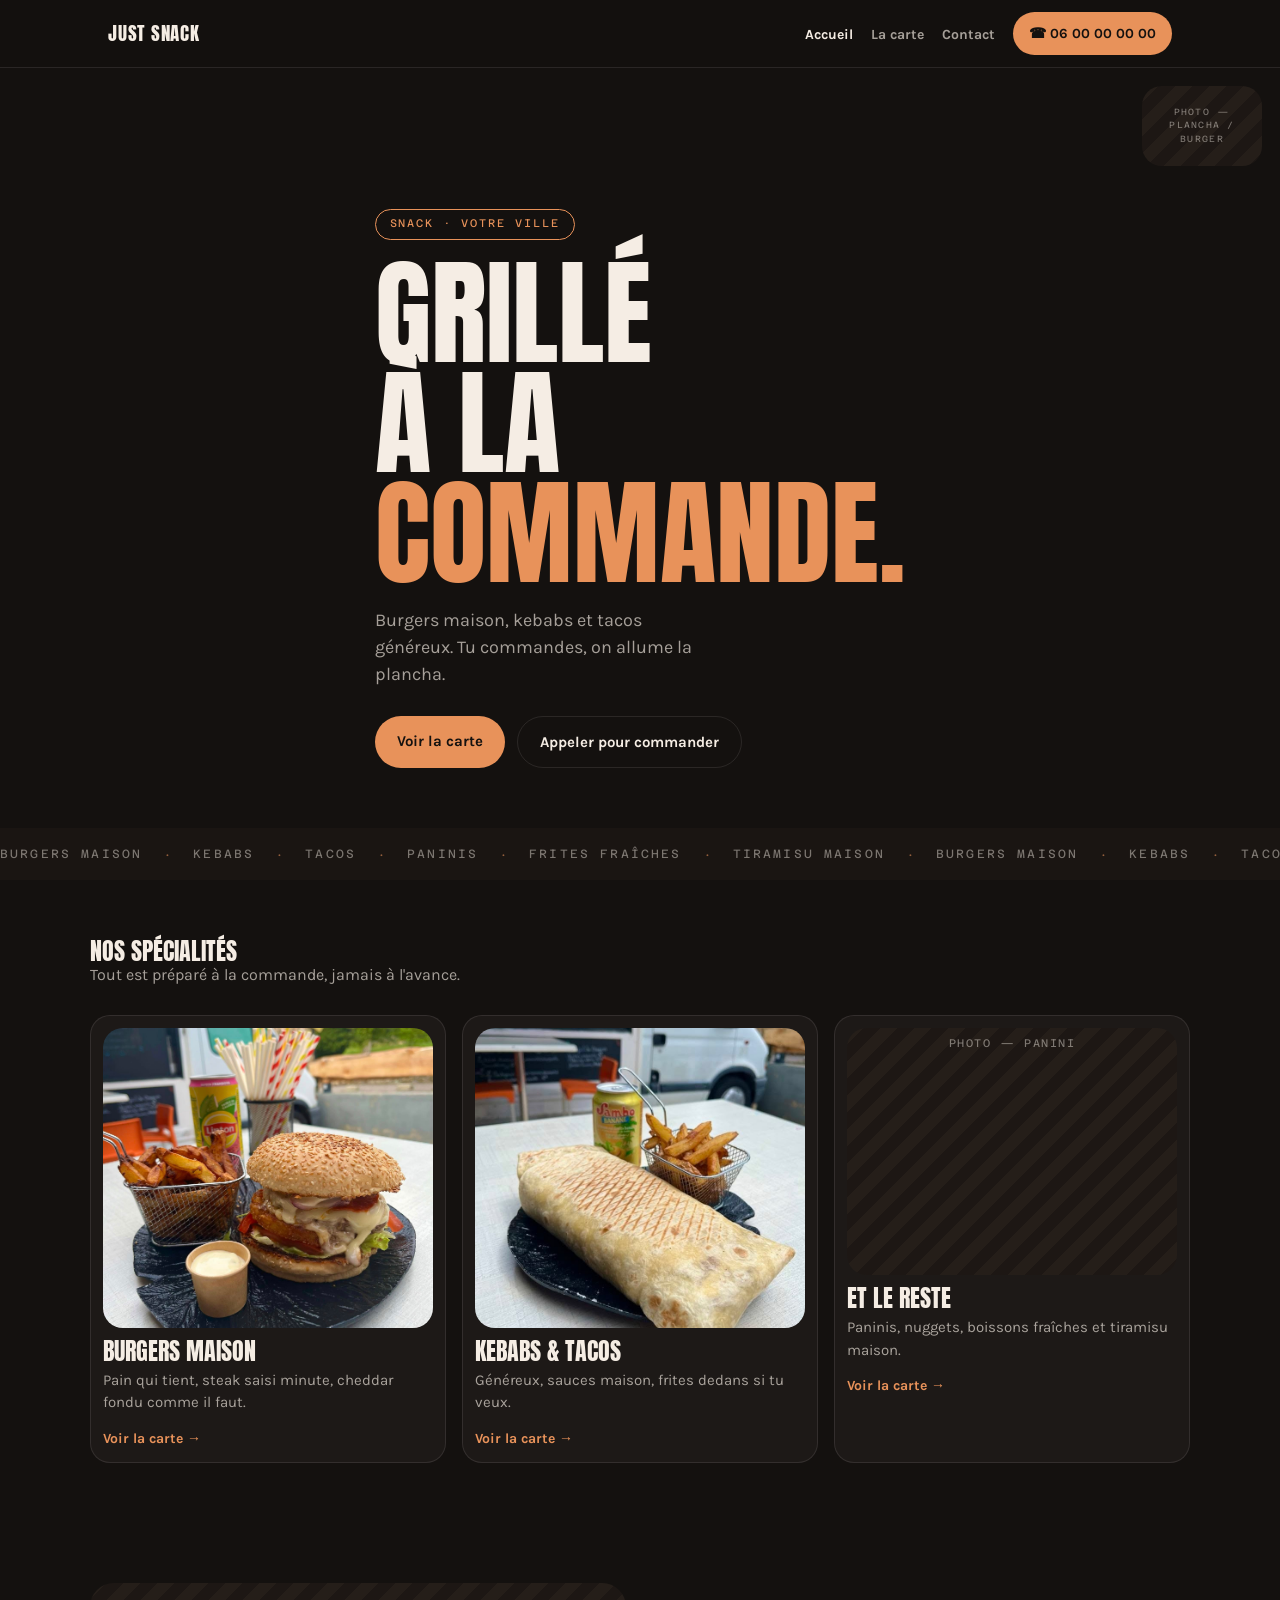
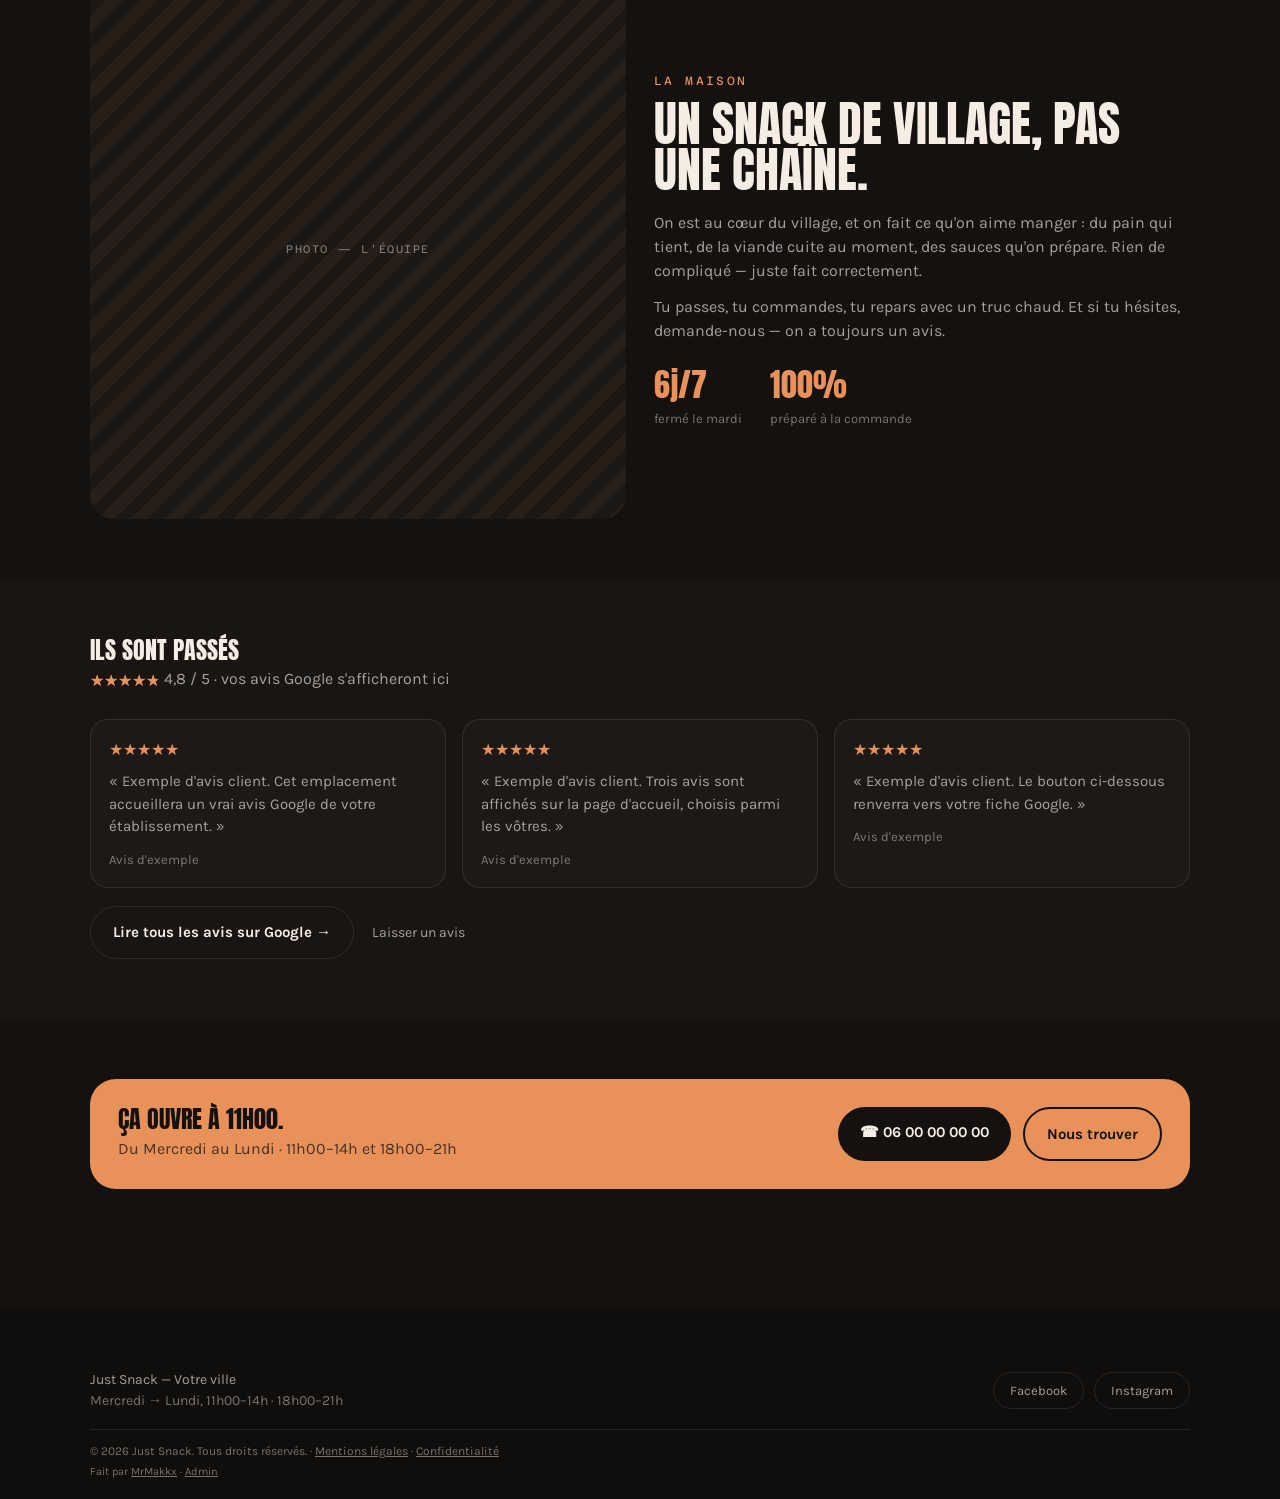
==== index.html @ cad4d66f "refactor: debranding complet Willy Snack vers Just Snack Le prospect n'ayant pas donne suite, le sit" ====
<!DOCTYPE html>
<html lang="fr">
<head>
  <meta charset="UTF-8">
  <meta name="viewport" content="width=device-width, initial-scale=1.0">
  <title>Just Snack — Snack de quartier | Burgers, kebabs, tacos</title>
  <meta name="description" content="Just Snack : burgers, kebabs, tacos et sandwichs faits à la commande. Carte, horaires et appel direct. Site de démonstration.">
  <link rel="canonical" href="https://just-snack.vercel.app/">
  <meta name="theme-color" content="#14110F">

  <meta property="og:type" content="website">
  <meta property="og:site_name" content="Just Snack">
  <meta property="og:locale" content="fr_FR">
  <meta property="og:url" content="https://just-snack.vercel.app/">
  <meta property="og:title" content="Just Snack — Snack de quartier">
  <meta property="og:description" content="Burgers, kebabs, tacos et sandwichs faits à la commande. Carte, horaires et appel direct.">
  <meta property="og:image" content="https://just-snack.vercel.app/img/specialite-burger.jpg">
  <meta name="twitter:card" content="summary_large_image">
  <meta name="twitter:title" content="Just Snack — Snack de quartier">
  <meta name="twitter:description" content="Burgers, kebabs, tacos et sandwichs faits à la commande. Carte, horaires et appel direct.">
  <meta name="twitter:image" content="https://just-snack.vercel.app/img/specialite-burger.jpg">

  <link rel="preconnect" href="https://fonts.googleapis.com">
  <link href="https://fonts.googleapis.com/css2?family=Anton&family=Karla:wght@400;600;700&family=Azeret+Mono:wght@400;500&display=swap" rel="stylesheet">
  <link rel="stylesheet" href="css/style.css">
</head>
<body>
  <header class="site-header">
    <div class="site-header__inner">
      <a href="index.html" class="logo">
        <span class="logo__text">Just Snack</span>
      </a>
      <button class="nav__toggle" id="nav-toggle" aria-label="Ouvrir le menu" aria-expanded="false">
        <span class="nav__toggle-bar"></span>
        <span class="nav__toggle-bar"></span>
        <span class="nav__toggle-bar"></span>
      </button>
      <nav class="nav">
        <ul class="nav__list" id="nav-list">
          <li><a href="index.html" class="nav__link" aria-current="page">Accueil</a></li>
          <li><a href="menu.html" class="nav__link">La carte</a></li>
          <li><a href="contact.html" class="nav__link">Contact</a></li>
        </ul>
      </nav>
      <a href="tel:+33600000000" class="btn-call">☎ 06 00 00 00 00</a>
    </div>
  </header>

  <main>
    <section class="hero">
      <div class="hero__photo photo-placeholder">PHOTO — PLANCHA / BURGER</div>
      <div class="hero__inner">
        <span class="badge">Snack · Votre ville</span>
        <h1 class="hero__title">
          <span class="hero__line">Grillé</span>
          <span class="hero__line">à la</span>
          <span class="hero__line hero__line--accent">commande.</span>
        </h1>
        <p class="hero__subtitle">Burgers maison, kebabs et tacos généreux. Tu commandes, on allume la plancha.</p>
        <div class="hero__cta">
          <a href="menu.html" class="btn btn--primary">Voir la carte</a>
          <a href="tel:+33600000000" class="btn btn--outline">Appeler pour commander</a>
        </div>
      </div>
    </section>

    <div class="marquee">
      <div class="marquee__track">
        <span class="marquee__item">Burgers maison</span><span class="marquee__dot">·</span>
        <span class="marquee__item">Kebabs</span><span class="marquee__dot">·</span>
        <span class="marquee__item">Tacos</span><span class="marquee__dot">·</span>
        <span class="marquee__item">Paninis</span><span class="marquee__dot">·</span>
        <span class="marquee__item">Frites fraîches</span><span class="marquee__dot">·</span>
        <span class="marquee__item">Tiramisu maison</span><span class="marquee__dot">·</span>
        <span class="marquee__item">Burgers maison</span><span class="marquee__dot">·</span>
        <span class="marquee__item">Kebabs</span><span class="marquee__dot">·</span>
        <span class="marquee__item">Tacos</span><span class="marquee__dot">·</span>
        <span class="marquee__item">Paninis</span><span class="marquee__dot">·</span>
        <span class="marquee__item">Frites fraîches</span><span class="marquee__dot">·</span>
        <span class="marquee__item">Tiramisu maison</span><span class="marquee__dot">·</span>
      </div>
    </div>

    <section class="section specialties">
      <div class="section__inner">
        <h2>Nos spécialités</h2>
        <p class="section__subtitle">Tout est préparé à la commande, jamais à l'avance.</p>
        <div class="specialties__grid">
          <a href="menu.html?cat=Burgers" class="specialty-card">
            <img src="img/specialite-burger.jpg" alt="Burger maison avec frites fraîches" class="specialty-card__photo" loading="lazy" width="400" height="300">
            <h3>Burgers maison</h3>
            <p>Pain qui tient, steak saisi minute, cheddar fondu comme il faut.</p>
            <span class="specialty-card__link">Voir la carte →</span>
          </a>
          <a href="menu.html?cat=Kebabs%20%2F%20Tacos" class="specialty-card">
            <img src="img/specialite-tacos.jpg" alt="Tacos généreux avec frites" class="specialty-card__photo" loading="lazy" width="400" height="300">
            <h3>Kebabs &amp; tacos</h3>
            <p>Généreux, sauces maison, frites dedans si tu veux.</p>
            <span class="specialty-card__link">Voir la carte →</span>
          </a>
          <a href="menu.html" class="specialty-card">
            <div class="specialty-card__photo photo-placeholder">PHOTO — PANINI</div>
            <h3>Et le reste</h3>
            <p>Paninis, nuggets, boissons fraîches et tiramisu maison.</p>
            <span class="specialty-card__link">Voir la carte →</span>
          </a>
        </div>
      </div>
    </section>

    <section class="section about">
      <div class="section__inner about__grid">
        <div class="about__photo photo-placeholder">PHOTO — L'ÉQUIPE</div>
        <div class="about__content">
          <span class="label">La maison</span>
          <h2>Un snack de village, pas une chaîne.</h2>
          <p>On est au cœur du village, et on fait ce qu'on aime manger : du pain qui tient, de la viande cuite au moment, des sauces qu'on prépare. Rien de compliqué — juste fait correctement.</p>
          <p>Tu passes, tu commandes, tu repars avec un truc chaud. Et si tu hésites, demande-nous — on a toujours un avis.</p>
          <div class="about__stats">
            <div>
              <span class="about__stat-number">6j/7</span>
              <span class="about__stat-label">fermé le mardi</span>
            </div>
            <div>
              <span class="about__stat-number">100%</span>
              <span class="about__stat-label">préparé à la commande</span>
            </div>
          </div>
        </div>
      </div>
    </section>

    <section class="section reviews">
      <div class="section__inner">
        <div class="reviews__header">
          <h2>Ils sont passés</h2>
          <p class="reviews__rating">
            <span class="stars" aria-label="4,8 sur 5 étoiles">
              <span class="stars__empty" aria-hidden="true">★★★★★</span>
              <span class="stars__filled" aria-hidden="true">★★★★★</span>
            </span>
            4,8 / 5 · vos avis Google s'afficheront ici
          </p>
        </div>
        <div class="reviews__grid">
          <div class="review-card">
            <p class="review-card__stars">★★★★★</p>
            <p class="review-card__quote">« Exemple d'avis client. Cet emplacement accueillera un vrai avis Google de votre établissement. »</p>
            <p class="review-card__author">Avis d'exemple</p>
          </div>
          <div class="review-card">
            <p class="review-card__stars">★★★★★</p>
            <p class="review-card__quote">« Exemple d'avis client. Trois avis sont affichés sur la page d'accueil, choisis parmi les vôtres. »</p>
            <p class="review-card__author">Avis d'exemple</p>
          </div>
          <div class="review-card">
            <p class="review-card__stars">★★★★★</p>
            <p class="review-card__quote">« Exemple d'avis client. Le bouton ci-dessous renverra vers votre fiche Google. »</p>
            <p class="review-card__author">Avis d'exemple</p>
          </div>
        </div>
        <div class="reviews__actions">
          <a href="#" class="btn btn--outline">Lire tous les avis sur Google →</a>
          <a href="#" class="reviews__leave-link">Laisser un avis</a>
        </div>
      </div>
    </section>

    <section class="section hours-cta">
      <div class="section__inner hours-cta__box">
        <div>
          <h2>Ça ouvre à 11h00.</h2>
          <p>Du Mercredi au Lundi · 11h00–14h et 18h00–21h</p>
        </div>
        <div class="hours-cta__actions">
          <a href="tel:+33600000000" class="btn btn--dark">☎ 06 00 00 00 00</a>
          <a href="contact.html" class="btn btn--outline-dark">Nous trouver</a>
        </div>
      </div>
    </section>
  </main>

  <footer class="site-footer">
    <div class="site-footer__inner">
      <div class="site-footer__brand">
        <div>
          <p>Just Snack — Votre ville</p>
          <p class="site-footer__hours">Mercredi → Lundi, 11h00–14h · 18h00–21h</p>
        </div>
      </div>
      <div class="site-footer__social">
        <a href="#" class="site-footer__link">Facebook</a>
        <a href="#" class="site-footer__link">Instagram</a>
      </div>
    </div>
    <p class="site-footer__legal">&copy; 2026 Just Snack. Tous droits réservés. · <a href="mentions-legales.html">Mentions légales</a> · <a href="confidentialite.html">Confidentialité</a></p>
    <p class="site-footer__credit">Fait par <a href="https://www.instagram.com/mrmakkx/" target="_blank" rel="noopener">MrMakkx</a> · <a href="admin.html">Admin</a></p>
  </footer>

  <script src="js/nav.js" defer></script>
</body>
</html>
---- css/style.css ----
/* css/style.css */

/* ---------- Variables (design tokens Just Snack V2) ---------- */
:root {
  --color-bg: #14110F;
  --color-surface: #1D1917;
  --color-surface-alt: #1A1512;
  --color-footer-bg: #100E0C;
  --color-text: #F5EDE4;
  --color-text-secondary: rgba(245,237,228,.65);
  --color-text-tertiary: rgba(245,237,228,.45);
  --color-accent: #E8925A;
  --color-accent-hover: #F2B183;
  --color-border: rgba(245,237,228,.10);
  --color-border-hover: rgba(232,146,90,.6);

  --font-heading: 'Anton', Arial, sans-serif;
  --font-body: 'Karla', Arial, sans-serif;
  --font-mono: 'Azeret Mono', monospace;

  --radius-pill: 999px;
  --radius-cta: 26px;
  --radius-card: 20px;
  --radius-row: 18px;
  --radius-thumb: 14px;

  --container-max: 1100px;
  --container-pad: 18px;

  --spacing-sm: 12px;
  --spacing-md: 18px;
  --spacing-lg: 28px;
  --spacing-xl: 60px;
}

/* ---------- Reset ---------- */
*, *::before, *::after {
  box-sizing: border-box;
  margin: 0;
  padding: 0;
}

html {
  scroll-behavior: smooth;
}

body {
  font-family: var(--font-body);
  background-color: var(--color-bg);
  color: var(--color-text);
  line-height: 1.5;
}

img {
  max-width: 100%;
  display: block;
}

a {
  text-decoration: none;
  color: inherit;
}

ul {
  list-style: none;
}

button {
  font: inherit;
}

h1, h2, h3 {
  font-family: var(--font-heading);
  font-weight: 400;
  text-transform: uppercase;
  line-height: .95;
}

/* ---------- Placeholder photo ---------- */
.photo-placeholder {
  background-image: repeating-linear-gradient(135deg, #251E19 0 12px, #1D1714 12px 24px);
  display: flex;
  align-items: center;
  justify-content: center;
  text-align: center;
  padding: 8px;
  font-family: var(--font-mono);
  font-size: 11px;
  letter-spacing: .14em;
  text-transform: uppercase;
  color: var(--color-text-tertiary);
}

/* ---------- Petites legendes / badges ---------- */
.label {
  display: block;
  font-family: var(--font-mono);
  font-size: 12px;
  letter-spacing: .2em;
  text-transform: uppercase;
  color: var(--color-accent);
  margin-bottom: var(--spacing-sm);
}

.badge {
  display: inline-block;
  border: 1px solid var(--color-accent);
  color: var(--color-accent);
  border-radius: var(--radius-pill);
  padding: 6px 14px;
  font-family: var(--font-mono);
  font-size: 11px;
  letter-spacing: .18em;
  text-transform: uppercase;
  margin-bottom: var(--spacing-md);
}

/* ---------- Boutons ---------- */
.btn {
  display: inline-block;
  padding: 14px 22px;
  border-radius: var(--radius-pill);
  font-weight: 700;
  font-size: 15px;
  transition: transform .15s ease, background-color .2s ease, border-color .2s ease;
}

.btn:hover {
  transform: translateY(-2px);
}

.btn--primary {
  background-color: var(--color-accent);
  color: var(--color-bg);
}

.btn--primary:hover {
  background-color: var(--color-accent-hover);
}

.btn--outline {
  border: 1px solid var(--color-border);
  color: var(--color-text);
}

.btn--outline:hover {
  border-color: var(--color-border-hover);
}

.btn--dark {
  background-color: var(--color-bg);
  color: var(--color-text);
}

.btn--dark:hover {
  background-color: #221c18;
}

.btn--outline-dark {
  border: 2px solid var(--color-bg);
  color: var(--color-bg);
}

.btn--outline-dark:hover {
  background-color: rgba(20,17,15,.1);
}

.btn-call {
  display: inline-flex;
  align-items: center;
  gap: 6px;
  background-color: var(--color-accent);
  color: var(--color-bg);
  font-weight: 700;
  font-size: 14px;
  padding: 11px 16px;
  border-radius: var(--radius-pill);
  white-space: nowrap;
  transition: background-color .2s ease;
}

.btn-call:hover {
  background-color: var(--color-accent-hover);
}

.btn-call--big {
  border-radius: 20px;
  padding: 18px 22px;
  font-size: 19px;
  justify-content: space-between;
  width: 100%;
}

/* ---------- Sections generiques ---------- */
.section {
  padding: var(--spacing-xl) var(--container-pad);
}

.section__inner {
  max-width: var(--container-max);
  margin: 0 auto;
}

.section__subtitle {
  color: var(--color-text-secondary);
  margin-bottom: var(--spacing-lg);
}

/* ---------- Animations ---------- */
@keyframes wsUp {
  from { opacity: 0; transform: translateY(18px); }
  to { opacity: 1; transform: translateY(0); }
}

@keyframes wsIn {
  from { opacity: 0; }
  to { opacity: 1; }
}

@keyframes wsPop {
  from { opacity: 0; transform: translateY(24px) scale(.98); }
  to { opacity: 1; transform: none; }
}

@keyframes wsMarquee {
  from { transform: translateX(0); }
  to { transform: translateX(-50%); }
}

@media (prefers-reduced-motion: reduce) {
  *, *::before, *::after {
    animation-duration: .01ms !important;
    animation-iteration-count: 1 !important;
    transition-duration: .01ms !important;
  }
  .marquee__track {
    animation: none;
  }
}

/* ---------- Header ---------- */
.site-header {
  position: sticky;
  top: 0;
  z-index: 40;
  background-color: rgba(20,17,15,.92);
  backdrop-filter: blur(10px);
  border-bottom: 1px solid var(--color-border);
}

.site-header__inner {
  max-width: var(--container-max);
  margin: 0 auto;
  padding: 12px var(--container-pad);
  display: flex;
  align-items: center;
  gap: var(--spacing-md);
  position: relative;
}

.logo {
  display: flex;
  align-items: center;
  gap: 10px;
  margin-right: auto;
}

.logo__img {
  width: 46px;
  height: 46px;
  border-radius: 50%;
  object-fit: cover;
}

.logo__text {
  font-family: var(--font-heading);
  font-size: 19px;
  letter-spacing: .04em;
  text-transform: uppercase;
  color: var(--color-text);
}

.nav__list {
  display: flex;
  gap: var(--spacing-md);
}

.nav__link {
  font-weight: 700;
  font-size: 14px;
  color: var(--color-text-secondary);
  transition: color .2s ease;
}

.nav__link:hover,
.nav__link[aria-current="page"] {
  color: var(--color-text);
}

.nav__toggle {
  display: none;
  flex-direction: column;
  gap: 5px;
  background: none;
  border: none;
  cursor: pointer;
  padding: 8px;
}

.nav__toggle-bar {
  width: 22px;
  height: 2px;
  background-color: var(--color-text);
  border-radius: 2px;
}

@media (max-width: 768px) {
  .nav__toggle {
    display: flex;
    order: 2;
  }

  .site-header .btn-call {
    order: 3;
    padding: 9px 12px;
    font-size: 13px;
  }

  .nav__list {
    position: absolute;
    top: 100%;
    left: 0;
    right: 0;
    flex-direction: column;
    background-color: var(--color-surface);
    border-bottom: 1px solid var(--color-border);
    padding: var(--spacing-md) var(--container-pad);
    gap: var(--spacing-sm);
    display: none;
  }

  .nav__list--open {
    display: flex;
  }
}

/* ---------- Hero ---------- */
.hero {
  position: relative;
  min-height: min(86vh, 760px);
  display: flex;
  align-items: flex-end;
  background-image: linear-gradient(180deg, rgba(20,17,15,.35), rgba(20,17,15,.55) 45%, var(--color-bg));
}

.hero__photo {
  position: absolute;
  top: var(--spacing-md);
  right: var(--container-pad);
  width: 120px;
  height: 80px;
  border-radius: var(--radius-card);
  font-size: 9px;
}

.hero__inner {
  position: relative;
  z-index: 1;
  max-width: var(--container-max);
  margin: 0 auto;
  padding: var(--spacing-xl) var(--container-pad);
  animation: wsUp .7s ease;
}

.hero__title {
  font-size: clamp(52px, 13vw, 116px);
  margin-bottom: var(--spacing-md);
}

.hero__line {
  display: block;
}

.hero__line--accent {
  color: var(--color-accent);
}

.hero__subtitle {
  max-width: 30ch;
  font-size: 18px;
  color: var(--color-text-secondary);
  margin-bottom: var(--spacing-lg);
}

.hero__cta {
  display: flex;
  gap: var(--spacing-sm);
  flex-wrap: wrap;
}

/* ---------- Bandeau defilant ---------- */
.marquee {
  overflow: hidden;
  background-color: var(--color-surface-alt);
  padding: 14px 0;
}

.marquee__track {
  display: flex;
  align-items: center;
  gap: 24px;
  width: max-content;
  animation: wsMarquee 26s linear infinite;
}

.marquee__item {
  font-family: var(--font-mono);
  font-size: 12px;
  letter-spacing: .18em;
  text-transform: uppercase;
  color: var(--color-text-tertiary);
  white-space: nowrap;
}

.marquee__dot {
  color: var(--color-border-hover);
}

/* ---------- Nos specialites ---------- */
.specialties__grid {
  display: grid;
  grid-template-columns: repeat(auto-fit, minmax(260px, 1fr));
  gap: 16px;
}

.specialty-card {
  display: block;
  background-color: var(--color-surface);
  border: 1px solid var(--color-border);
  border-radius: var(--radius-card);
  padding: var(--spacing-sm);
  transition: transform .25s ease, border-color .25s ease;
}

.specialty-card:hover {
  transform: translateY(-4px);
  border-color: var(--color-border-hover);
}

.specialty-card__photo {
  aspect-ratio: 4 / 3;
  border-radius: var(--radius-card);
  margin-bottom: var(--spacing-sm);
  width: 100%;
  object-fit: cover;
  display: block;
}

.specialty-card h3 {
  font-size: 24px;
  margin-bottom: 6px;
}

.specialty-card p {
  color: var(--color-text-secondary);
  font-size: 15px;
  margin-bottom: var(--spacing-sm);
}

.specialty-card__link {
  color: var(--color-accent);
  font-weight: 700;
  font-size: 14px;
}

/* ---------- A propos ---------- */
.about__grid {
  display: grid;
  grid-template-columns: repeat(auto-fit, minmax(280px, 1fr));
  gap: var(--spacing-lg);
  align-items: center;
}

.about__photo {
  aspect-ratio: 1 / 1;
  border-radius: 24px;
  width: 100%;
  object-fit: cover;
  display: block;
}

.about__photo.photo-placeholder {
  display: flex;
}

.about__content h2 {
  margin-bottom: var(--spacing-md);
  font-size: clamp(28px, 6.5vw, 48px);
}

.about__content p {
  color: var(--color-text-secondary);
  margin-bottom: var(--spacing-sm);
}

.about__stats {
  display: flex;
  gap: var(--spacing-lg);
  margin-top: var(--spacing-md);
}

.about__stat-number {
  display: block;
  font-family: var(--font-heading);
  font-size: 32px;
  color: var(--color-accent);
}

.about__stat-label {
  display: block;
  font-size: 13px;
  color: var(--color-text-tertiary);
}

/* ---------- Avis Google ---------- */
.reviews {
  background-color: var(--color-surface-alt);
}

.reviews__header {
  margin-bottom: var(--spacing-lg);
}

.reviews__rating {
  color: var(--color-text-secondary);
  margin-top: 6px;
}

.stars {
  position: relative;
  display: inline-block;
  line-height: 1;
  vertical-align: -2px;
}

.stars__empty {
  color: var(--color-text-tertiary);
}

.stars__filled {
  position: absolute;
  top: 0;
  left: 0;
  overflow: hidden;
  white-space: nowrap;
  width: 96%;
  color: var(--color-accent);
}

.reviews__grid {
  display: grid;
  grid-template-columns: repeat(auto-fit, minmax(260px, 1fr));
  gap: 16px;
  margin-bottom: var(--spacing-md);
}

.review-card {
  background-color: var(--color-surface);
  border: 1px solid var(--color-border);
  border-radius: 18px;
  padding: var(--spacing-md);
}

.review-card__stars {
  color: var(--color-accent);
  margin-bottom: 8px;
}

.review-card__quote {
  color: var(--color-text-secondary);
  font-size: 15px;
  margin-bottom: var(--spacing-sm);
}

.review-card__author {
  font-size: 13px;
  color: var(--color-text-tertiary);
}

.reviews__actions {
  display: flex;
  align-items: center;
  gap: var(--spacing-md);
  flex-wrap: wrap;
}

.reviews__leave-link {
  color: var(--color-text-secondary);
  font-size: 14px;
}

.reviews__leave-link:hover {
  color: var(--color-text);
}

/* ---------- CTA horaires ---------- */
.hours-cta__box {
  background-color: var(--color-accent);
  color: var(--color-bg);
  border-radius: var(--radius-cta);
  padding: var(--spacing-lg);
  display: flex;
  flex-wrap: wrap;
  align-items: center;
  justify-content: space-between;
  gap: var(--spacing-md);
}

.hours-cta__box h2 {
  color: var(--color-bg);
  margin-bottom: 6px;
}

.hours-cta__box p {
  color: rgba(20,17,15,.75);
}

.hours-cta__actions {
  display: flex;
  gap: var(--spacing-sm);
  flex-wrap: wrap;
}

/* ---------- Page Carte ---------- */
.menu-page h1 {
  margin-bottom: 6px;
}

.filter-bar {
  position: sticky;
  top: 67px;
  z-index: 30;
  display: flex;
  gap: 8px;
  overflow-x: auto;
  padding: var(--spacing-sm) 0;
  margin-bottom: var(--spacing-md);
  background-color: var(--color-bg);
}

.chip {
  flex: 0 0 auto;
  border: 1px solid rgba(245,237,228,.2);
  border-radius: var(--radius-pill);
  padding: 8px 16px;
  font-size: 14px;
  font-weight: 600;
  color: var(--color-text);
  background: none;
  cursor: pointer;
  white-space: nowrap;
}

.chip--active {
  background-color: var(--color-accent);
  border-color: var(--color-accent);
  color: var(--color-bg);
}

.dish-list {
  display: grid;
  grid-template-columns: repeat(auto-fit, minmax(300px, 1fr));
  gap: 12px;
}

.dish-row {
  display: flex;
  align-items: center;
  gap: 12px;
  width: 100%;
  background: none;
  border: 1px solid var(--color-border);
  border-radius: var(--radius-row);
  padding: 12px;
  text-align: left;
  cursor: pointer;
  transition: border-color .25s ease, background-color .25s ease;
}

.dish-row:hover {
  border-color: var(--color-border-hover);
  background-color: #231D19;
}

.dish-row__thumb {
  flex: 0 0 66px;
  width: 66px;
  height: 66px;
  border-radius: var(--radius-thumb);
  font-size: 7px;
}

img.dish-row__thumb {
  object-fit: cover;
  display: block;
}

.modal__photo-img {
  width: 100%;
  height: 100%;
  object-fit: cover;
  border-radius: 18px;
  display: block;
}

.dish-row__info {
  flex: 1;
  min-width: 0;
}

.dish-row__top {
  display: flex;
  justify-content: space-between;
  align-items: baseline;
  gap: 8px;
  border-bottom: 1px dashed var(--color-border);
  padding-bottom: 4px;
  margin-bottom: 4px;
}

.dish-row__name {
  font-weight: 700;
  font-size: 17px;
}

.dish-row__price {
  font-family: var(--font-heading);
  font-size: 19px;
  color: var(--color-accent);
  white-space: nowrap;
}

.dish-row__desc {
  font-size: 14px;
  color: var(--color-text-secondary);
}

.menu-page__note {
  margin-top: var(--spacing-lg);
  font-size: 13px;
  color: var(--color-text-tertiary);
}

/* ---------- Fiche plat (modale) ---------- */
.modal-overlay {
  position: fixed;
  inset: 0;
  background-color: rgba(10,8,7,.75);
  backdrop-filter: blur(4px);
  display: none;
  align-items: flex-end;
  justify-content: center;
  z-index: 50;
}

.modal-overlay--open {
  display: flex;
  animation: wsIn .35s ease;
}

.modal {
  position: relative;
  width: min(520px, 100%);
  max-height: 92vh;
  overflow-y: auto;
  background-color: var(--color-surface);
  border-radius: 26px 26px 0 0;
  padding: var(--spacing-md);
  animation: wsPop .3s cubic-bezier(.2,.7,.3,1);
}

.modal__close {
  position: absolute;
  top: var(--spacing-sm);
  right: var(--spacing-sm);
  width: 38px;
  height: 38px;
  border-radius: 50%;
  border: 1px solid var(--color-border);
  background-color: var(--color-surface);
  color: var(--color-text);
  cursor: pointer;
  font-size: 16px;
}

.modal__photo {
  height: 230px;
  border-radius: 18px;
  margin-bottom: var(--spacing-md);
  font-size: 11px;
}

.modal__name {
  font-size: 29px;
  margin-bottom: 4px;
}

.modal__price {
  font-family: var(--font-heading);
  color: var(--color-accent);
  font-size: 20px;
  margin-bottom: var(--spacing-sm);
}

.modal__desc {
  color: var(--color-text-secondary);
  margin-bottom: var(--spacing-md);
}

.modal__call {
  display: block;
  text-align: center;
}

/* ---------- Page Contact ---------- */
.contact-grid {
  display: grid;
  grid-template-columns: repeat(auto-fit, minmax(290px, 1fr));
  gap: var(--spacing-lg);
  margin-top: var(--spacing-lg);
}

.contact-info {
  display: flex;
  flex-direction: column;
  gap: var(--spacing-md);
}

.info-block {
  background-color: var(--color-surface);
  border: 1px solid var(--color-border);
  border-radius: var(--radius-card);
  padding: var(--spacing-md);
}

.info-block p {
  line-height: 1.6;
}

.hours-table {
  width: 100%;
  border-collapse: collapse;
  margin-top: var(--spacing-sm);
}

.hours-table td {
  padding: 6px 0;
  font-size: 14px;
}

.hours-table td:last-child {
  text-align: right;
  color: var(--color-text-secondary);
}

.hours-table__closed td {
  color: rgba(245,237,228,.4);
}

.contact-map iframe {
  width: 100%;
  min-height: 380px;
  border-radius: var(--radius-card);
  filter: grayscale(.35) contrast(1.05);
}

/* ---------- Pages legales ---------- */
.legal-content {
  max-width: 760px;
  margin-top: var(--spacing-lg);
}

.legal-content h2 {
  font-size: 22px;
  margin-top: var(--spacing-lg);
  margin-bottom: var(--spacing-sm);
}

.legal-content h2:first-child {
  margin-top: 0;
}

.legal-content p,
.legal-content li {
  color: var(--color-text-secondary);
  line-height: 1.7;
  margin-bottom: var(--spacing-sm);
}

.legal-content ul {
  padding-left: 1.2em;
  list-style: disc;
}

.legal-content a {
  color: var(--color-accent);
  text-decoration: underline;
}

.legal-content strong {
  color: var(--color-text);
}

/* ---------- Footer ---------- */
.site-footer {
  background-color: var(--color-footer-bg);
  padding: var(--spacing-xl) var(--container-pad) var(--spacing-md);
  margin-top: var(--spacing-xl);
}

.site-footer__inner {
  max-width: var(--container-max);
  margin: 0 auto;
  display: flex;
  flex-wrap: wrap;
  align-items: center;
  justify-content: space-between;
  gap: var(--spacing-md);
  padding-bottom: var(--spacing-md);
  border-bottom: 1px solid var(--color-border);
}

.site-footer__brand {
  display: flex;
  align-items: center;
  gap: 12px;
  font-size: 14px;
  color: var(--color-text-secondary);
}

.site-footer__logo {
  width: 52px;
  height: 52px;
  border-radius: 50%;
  object-fit: cover;
}

.site-footer__hours {
  color: var(--color-text-tertiary);
}

.site-footer__social {
  display: flex;
  gap: 10px;
}

.site-footer__link {
  border: 1px solid var(--color-border);
  border-radius: var(--radius-pill);
  padding: 8px 16px;
  font-size: 13px;
  color: var(--color-text-secondary);
  transition: border-color .2s ease, color .2s ease;
}

.site-footer__link:hover {
  border-color: var(--color-border-hover);
  color: var(--color-text);
}

.site-footer__legal {
  max-width: var(--container-max);
  margin: var(--spacing-sm) auto 0;
  font-size: 12px;
  color: var(--color-text-tertiary);
}

.site-footer__legal a {
  color: var(--color-text-tertiary);
  text-decoration: underline;
}

.site-footer__legal a:hover {
  color: var(--color-text-secondary);
}

.site-footer__credit {
  max-width: var(--container-max);
  margin: 4px auto 0;
  font-size: 11px;
  color: var(--color-text-tertiary);
}

.site-footer__credit a {
  color: var(--color-text-tertiary);
  text-decoration: underline;
}

.site-footer__credit a:hover {
  color: var(--color-text-secondary);
}
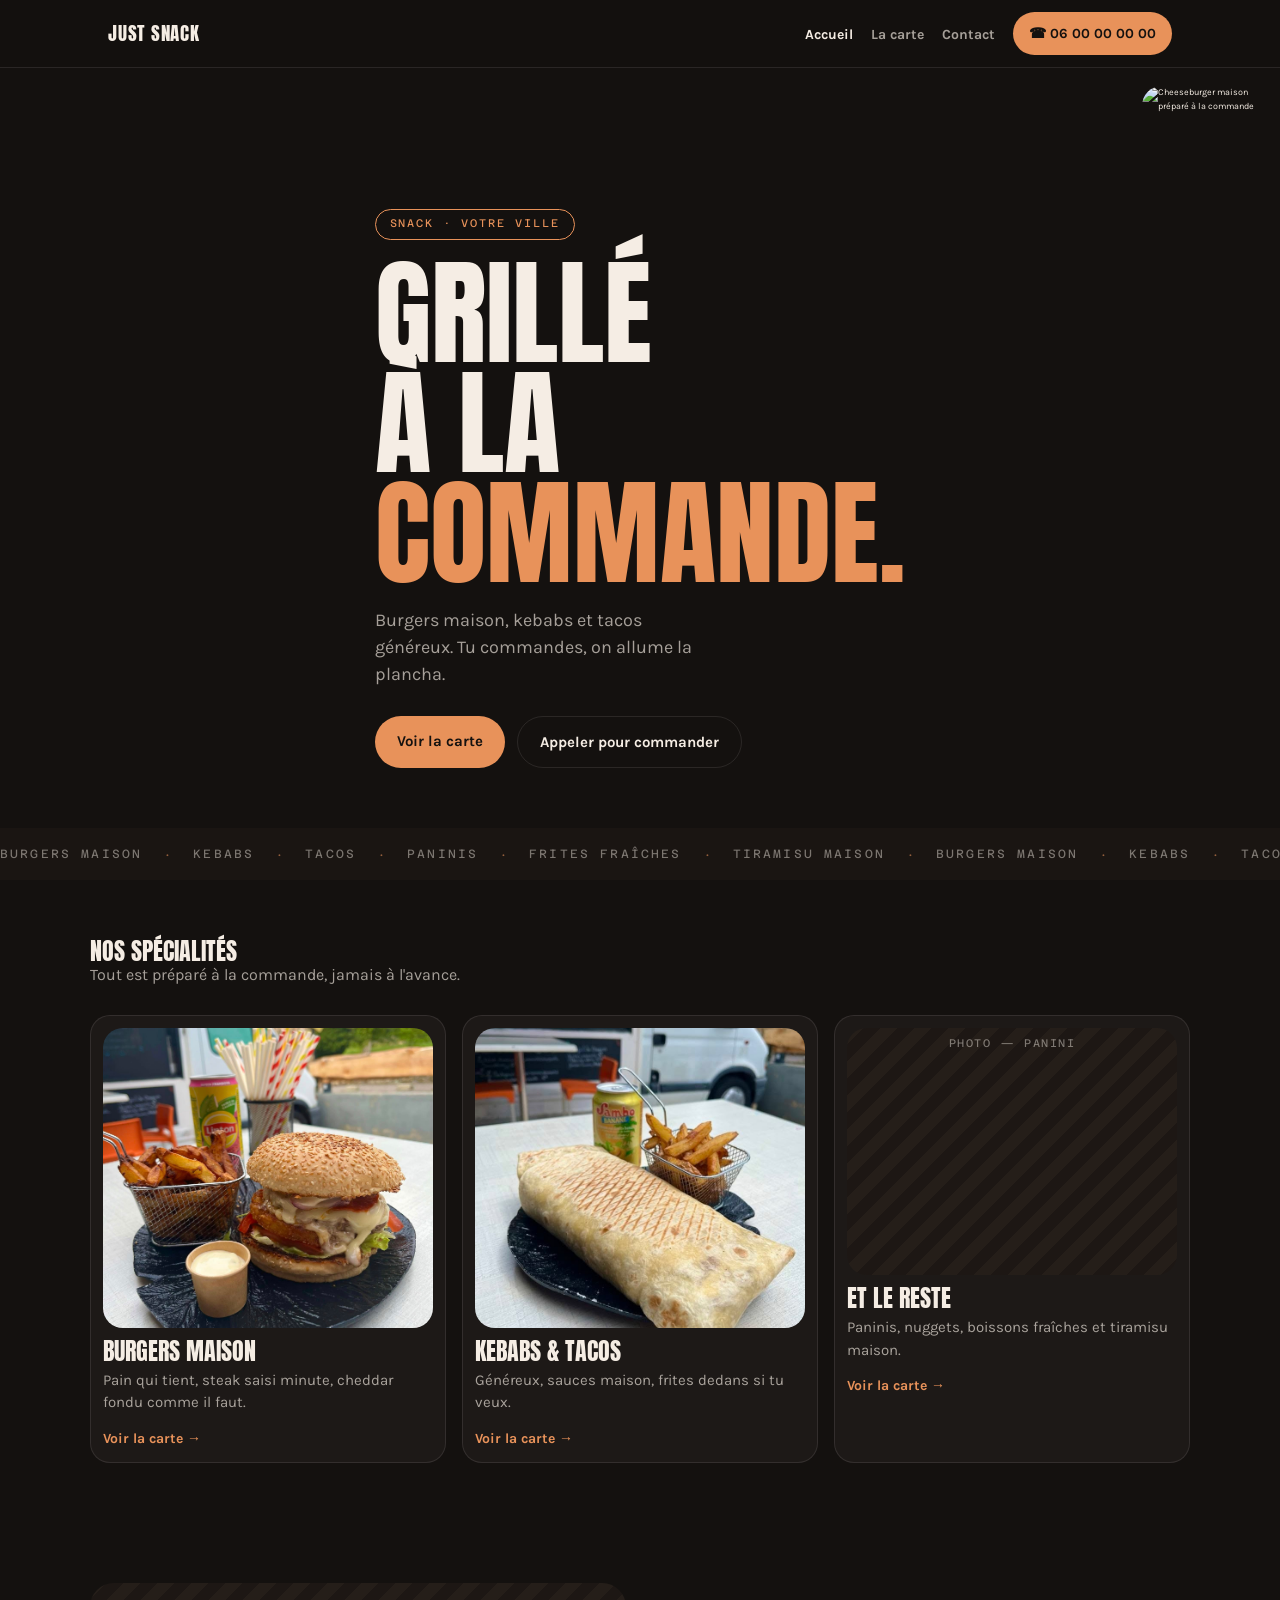
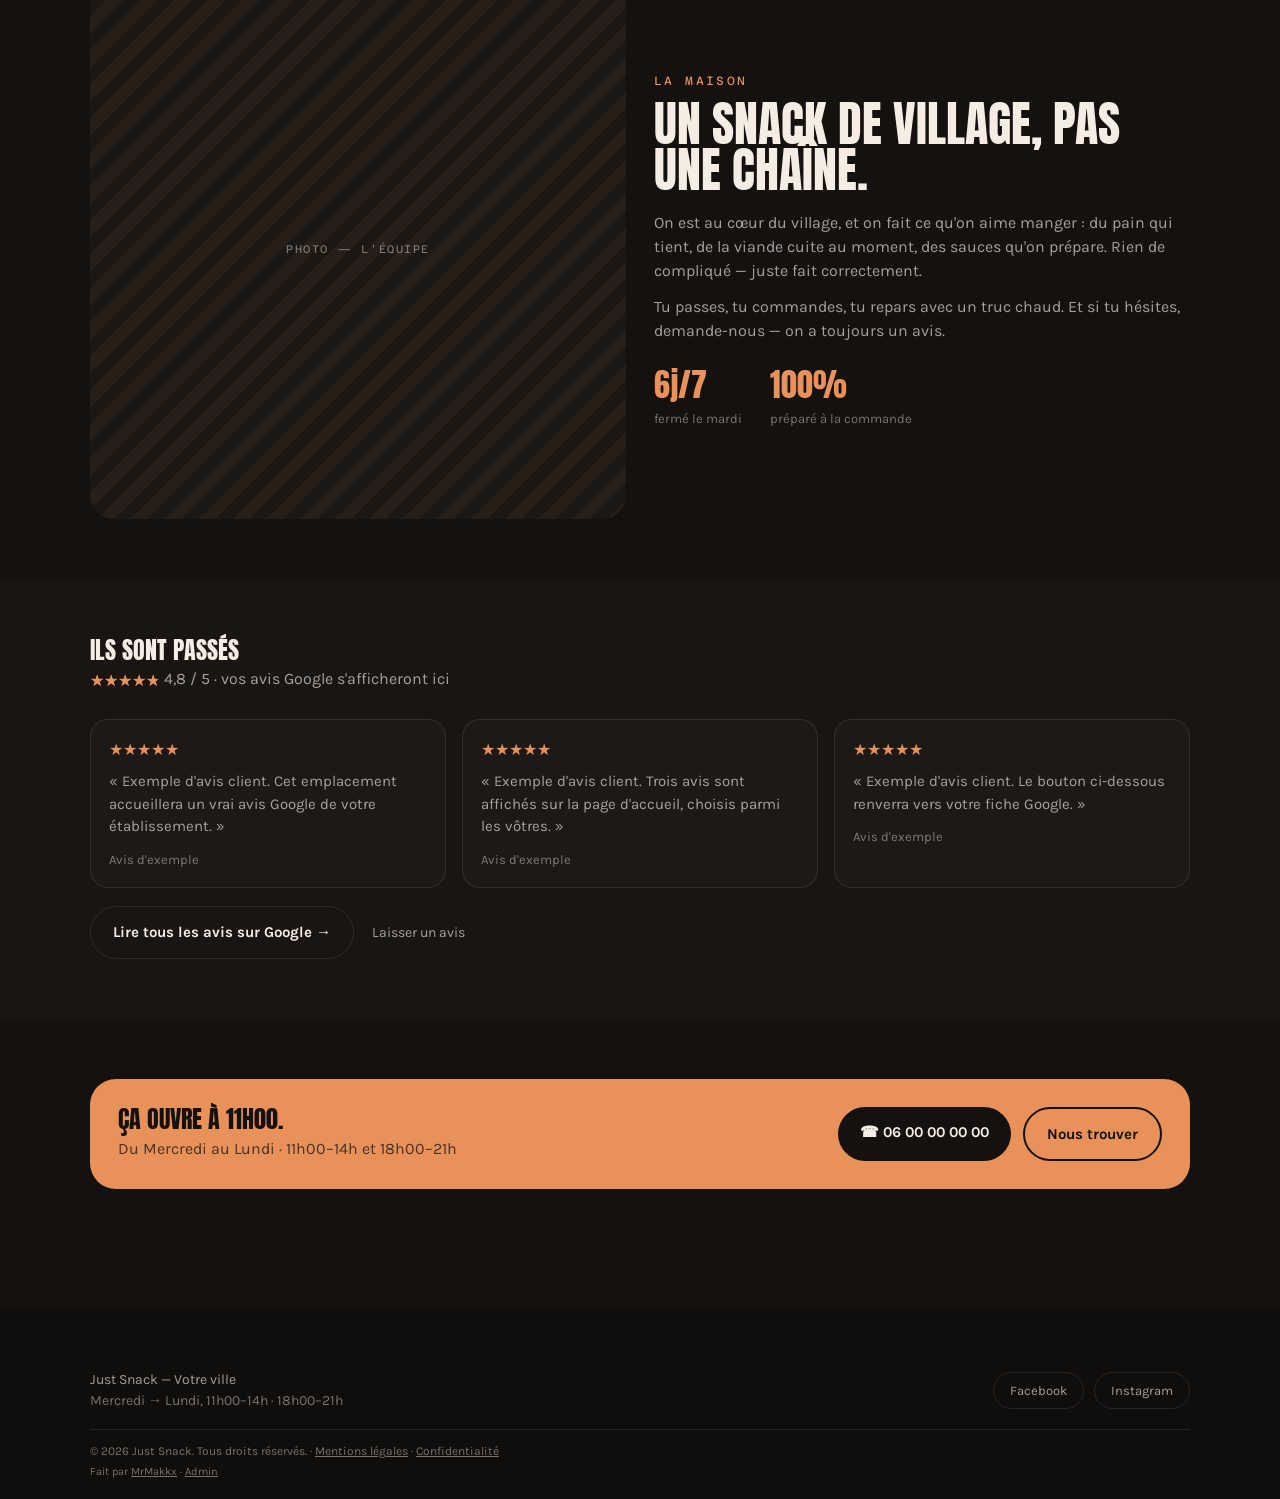
==== commit efe2b71f: "feat: vraie photo (Unsplash) sur la vignette du hero Remplace le placeholder hachure par un cheesebu" ====
--- a/index.html
+++ b/index.html
@@ -48,7 +48,7 @@
 
   <main>
     <section class="hero">
-      <div class="hero__photo photo-placeholder">PHOTO — PLANCHA / BURGER</div>
+      <img src="img/hero-burger.jpg" alt="Cheeseburger maison préparé à la commande" class="hero__photo" loading="lazy" width="120" height="80">
       <div class="hero__inner">
         <span class="badge">Snack · Votre ville</span>
         <h1 class="hero__title">
--- a/css/style.css
+++ b/css/style.css
@@ -361,6 +361,7 @@
   height: 80px;
   border-radius: var(--radius-card);
   font-size: 9px;
+  object-fit: cover;
 }
 
 .hero__inner {
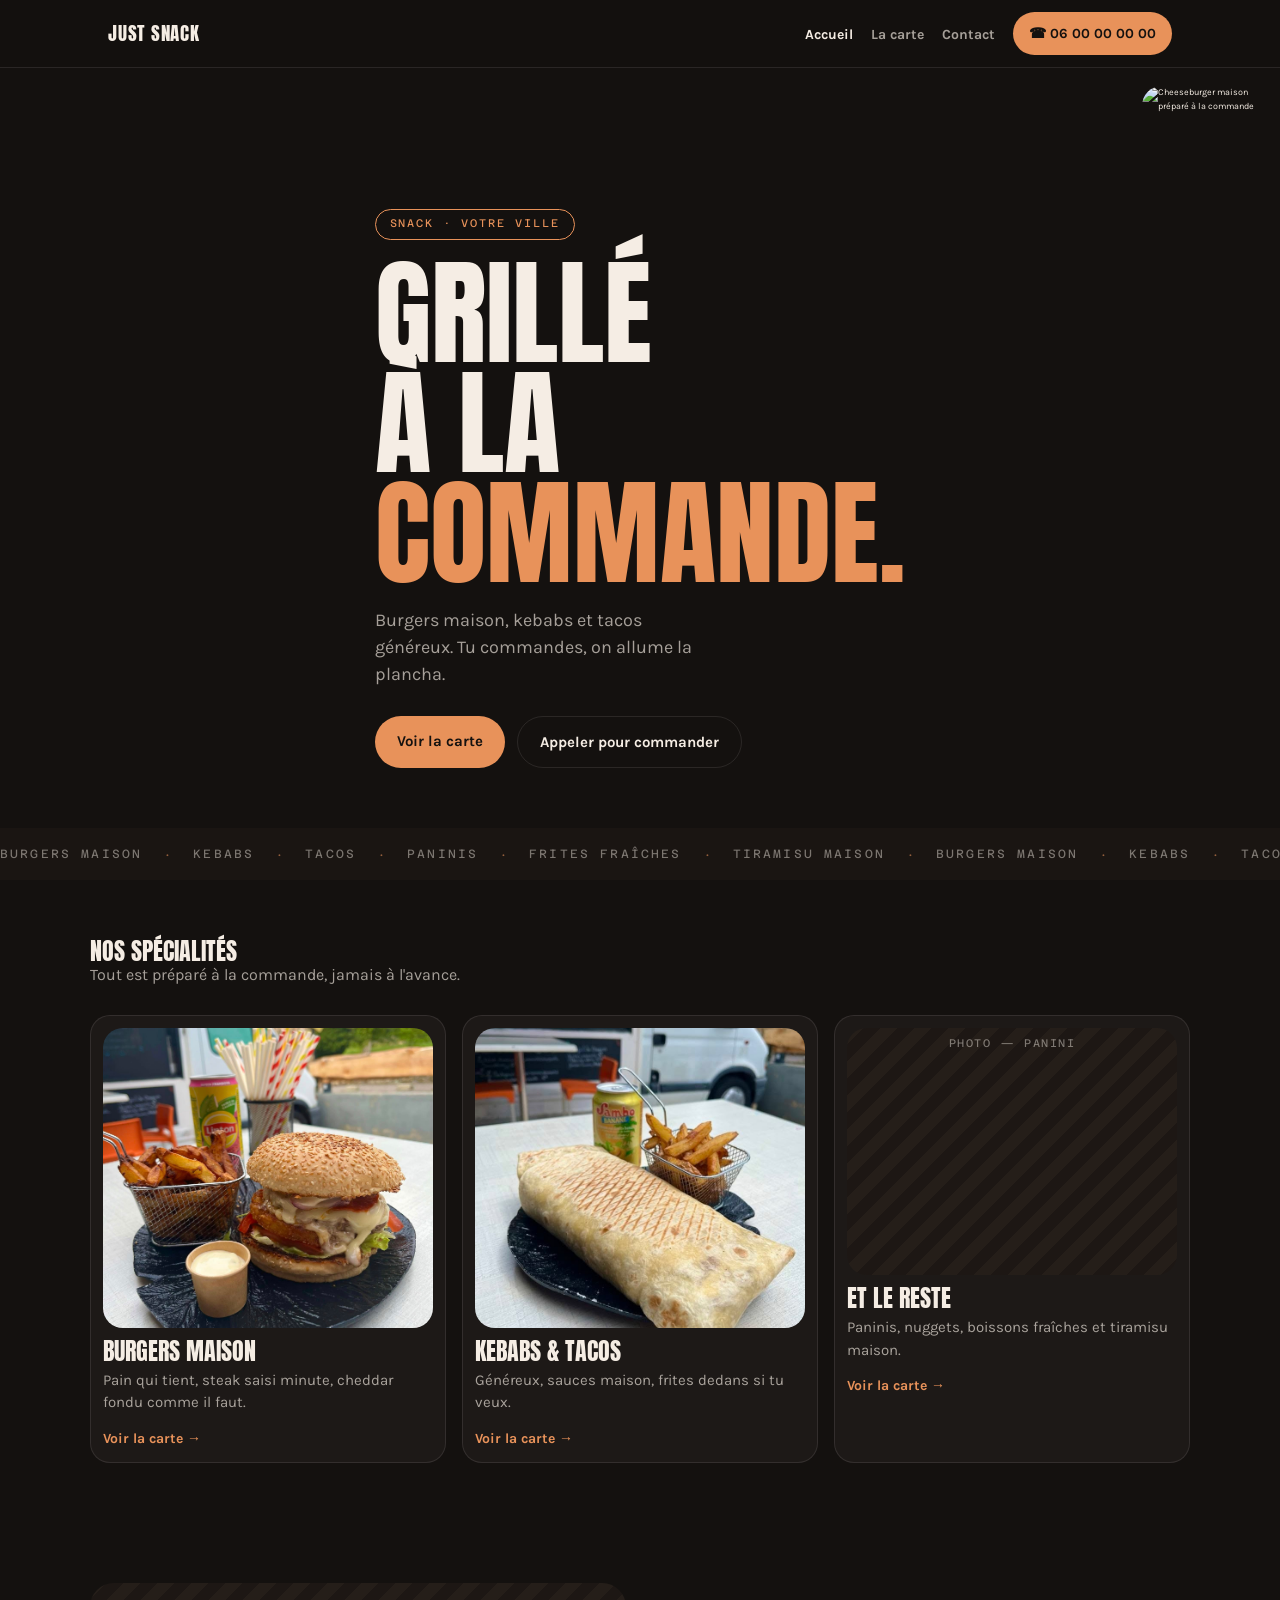
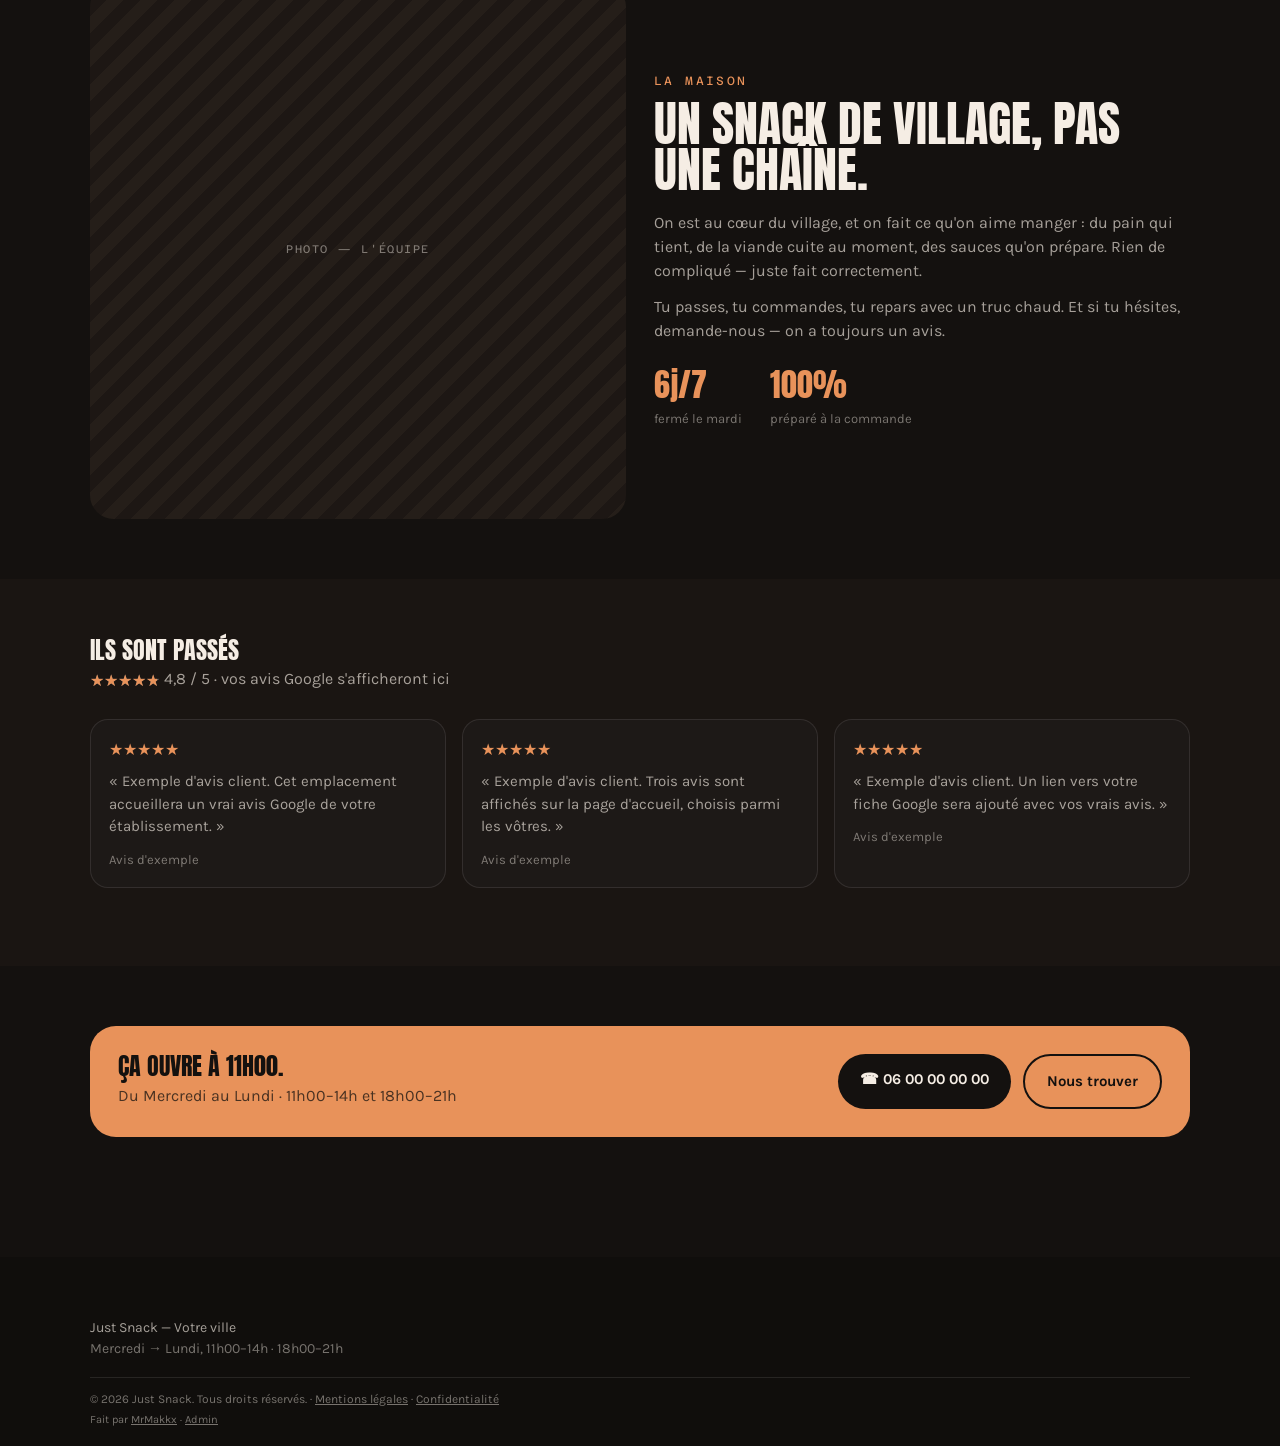
==== commit 401245fc: "fix: favicon, liens morts et contraste illisible sur les boutons Favicon : le site n'en declarait au" ====
--- a/index.html
+++ b/index.html
@@ -7,6 +7,9 @@
   <meta name="description" content="Just Snack : burgers, kebabs, tacos et sandwichs faits à la commande. Carte, horaires et appel direct. Site de démonstration.">
   <link rel="canonical" href="https://just-snack.vercel.app/">
   <meta name="theme-color" content="#14110F">
+  <link rel="icon" href="/favicon.ico" sizes="32x32">
+  <link rel="icon" href="/img/favicon.svg" type="image/svg+xml">
+  <link rel="apple-touch-icon" href="/img/apple-touch-icon.png">
 
   <meta property="og:type" content="website">
   <meta property="og:site_name" content="Just Snack">
@@ -155,13 +158,9 @@
           </div>
           <div class="review-card">
             <p class="review-card__stars">★★★★★</p>
-            <p class="review-card__quote">« Exemple d'avis client. Le bouton ci-dessous renverra vers votre fiche Google. »</p>
+            <p class="review-card__quote">« Exemple d'avis client. Un lien vers votre fiche Google sera ajouté avec vos vrais avis. »</p>
             <p class="review-card__author">Avis d'exemple</p>
           </div>
-        </div>
-        <div class="reviews__actions">
-          <a href="#" class="btn btn--outline">Lire tous les avis sur Google →</a>
-          <a href="#" class="reviews__leave-link">Laisser un avis</a>
         </div>
       </div>
     </section>
@@ -188,10 +187,6 @@
           <p class="site-footer__hours">Mercredi → Lundi, 11h00–14h · 18h00–21h</p>
         </div>
       </div>
-      <div class="site-footer__social">
-        <a href="#" class="site-footer__link">Facebook</a>
-        <a href="#" class="site-footer__link">Instagram</a>
-      </div>
     </div>
     <p class="site-footer__legal">&copy; 2026 Just Snack. Tous droits réservés. · <a href="mentions-legales.html">Mentions légales</a> · <a href="confidentialite.html">Confidentialité</a></p>
     <p class="site-footer__credit">Fait par <a href="https://www.instagram.com/mrmakkx/" target="_blank" rel="noopener">MrMakkx</a> · <a href="admin.html">Admin</a></p>
--- a/css/style.css
+++ b/css/style.css
@@ -67,6 +67,9 @@
 
 button {
   font: inherit;
+  /* sans ca, un <button> retombe sur le noir par defaut du navigateur :
+     illisible sur le fond sombre du site (cas des lignes de la carte). */
+  color: inherit;
 }
 
 h1, h2, h3 {
@@ -139,6 +142,9 @@
 }
 
 .btn--outline {
+  /* sans background explicite, un <button> garde le gris clair du navigateur
+     et le texte creme devient illisible (cas du bouton "Se deconnecter"). */
+  background: none;
   border: 1px solid var(--color-border);
   color: var(--color-text);
 }
@@ -588,22 +594,6 @@
   color: var(--color-text-tertiary);
 }
 
-.reviews__actions {
-  display: flex;
-  align-items: center;
-  gap: var(--spacing-md);
-  flex-wrap: wrap;
-}
-
-.reviews__leave-link {
-  color: var(--color-text-secondary);
-  font-size: 14px;
-}
-
-.reviews__leave-link:hover {
-  color: var(--color-text);
-}
-
 /* ---------- CTA horaires ---------- */
 .hours-cta__box {
   background-color: var(--color-accent);
@@ -742,8 +732,39 @@
 }
 
 .dish-row__desc {
+  display: block;
   font-size: 14px;
   color: var(--color-text-secondary);
+}
+
+/* Squelette affiche pendant le chargement de la carte depuis Supabase. */
+.dish-row--skeleton {
+  height: 92px;
+  pointer-events: none;
+  background-image: linear-gradient(
+    90deg,
+    #1D1714 0%,
+    #2A231E 50%,
+    #1D1714 100%
+  );
+  background-size: 200% 100%;
+  animation: dish-skeleton 1.4s ease-in-out infinite;
+}
+
+@keyframes dish-skeleton {
+  from { background-position: 200% 0; }
+  to   { background-position: -200% 0; }
+}
+
+@media (prefers-reduced-motion: reduce) {
+  .dish-row--skeleton {
+    animation: none;
+    background: #1D1714;
+  }
+}
+
+#menu-retry {
+  margin-top: var(--spacing-sm);
 }
 
 .menu-page__note {
@@ -950,25 +971,6 @@
   color: var(--color-text-tertiary);
 }
 
-.site-footer__social {
-  display: flex;
-  gap: 10px;
-}
-
-.site-footer__link {
-  border: 1px solid var(--color-border);
-  border-radius: var(--radius-pill);
-  padding: 8px 16px;
-  font-size: 13px;
-  color: var(--color-text-secondary);
-  transition: border-color .2s ease, color .2s ease;
-}
-
-.site-footer__link:hover {
-  border-color: var(--color-border-hover);
-  color: var(--color-text);
-}
-
 .site-footer__legal {
   max-width: var(--container-max);
   margin: var(--spacing-sm) auto 0;
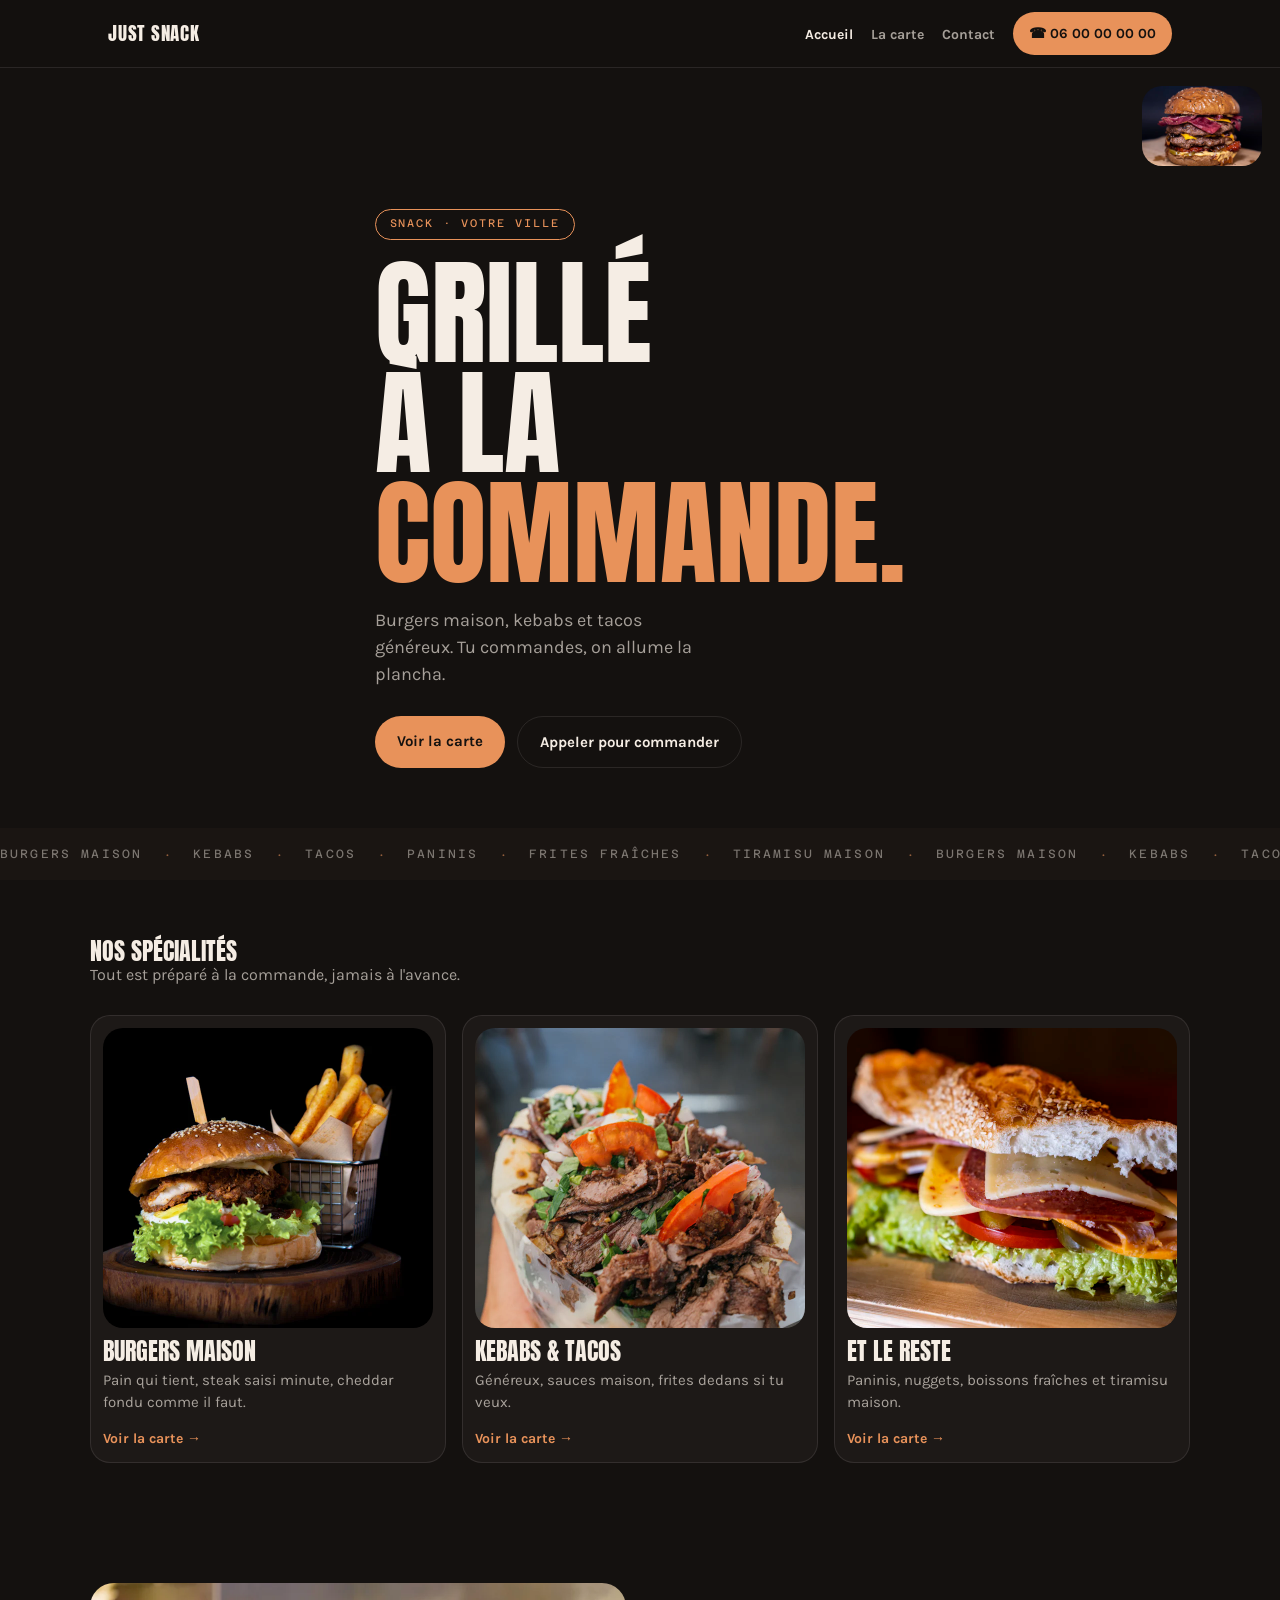
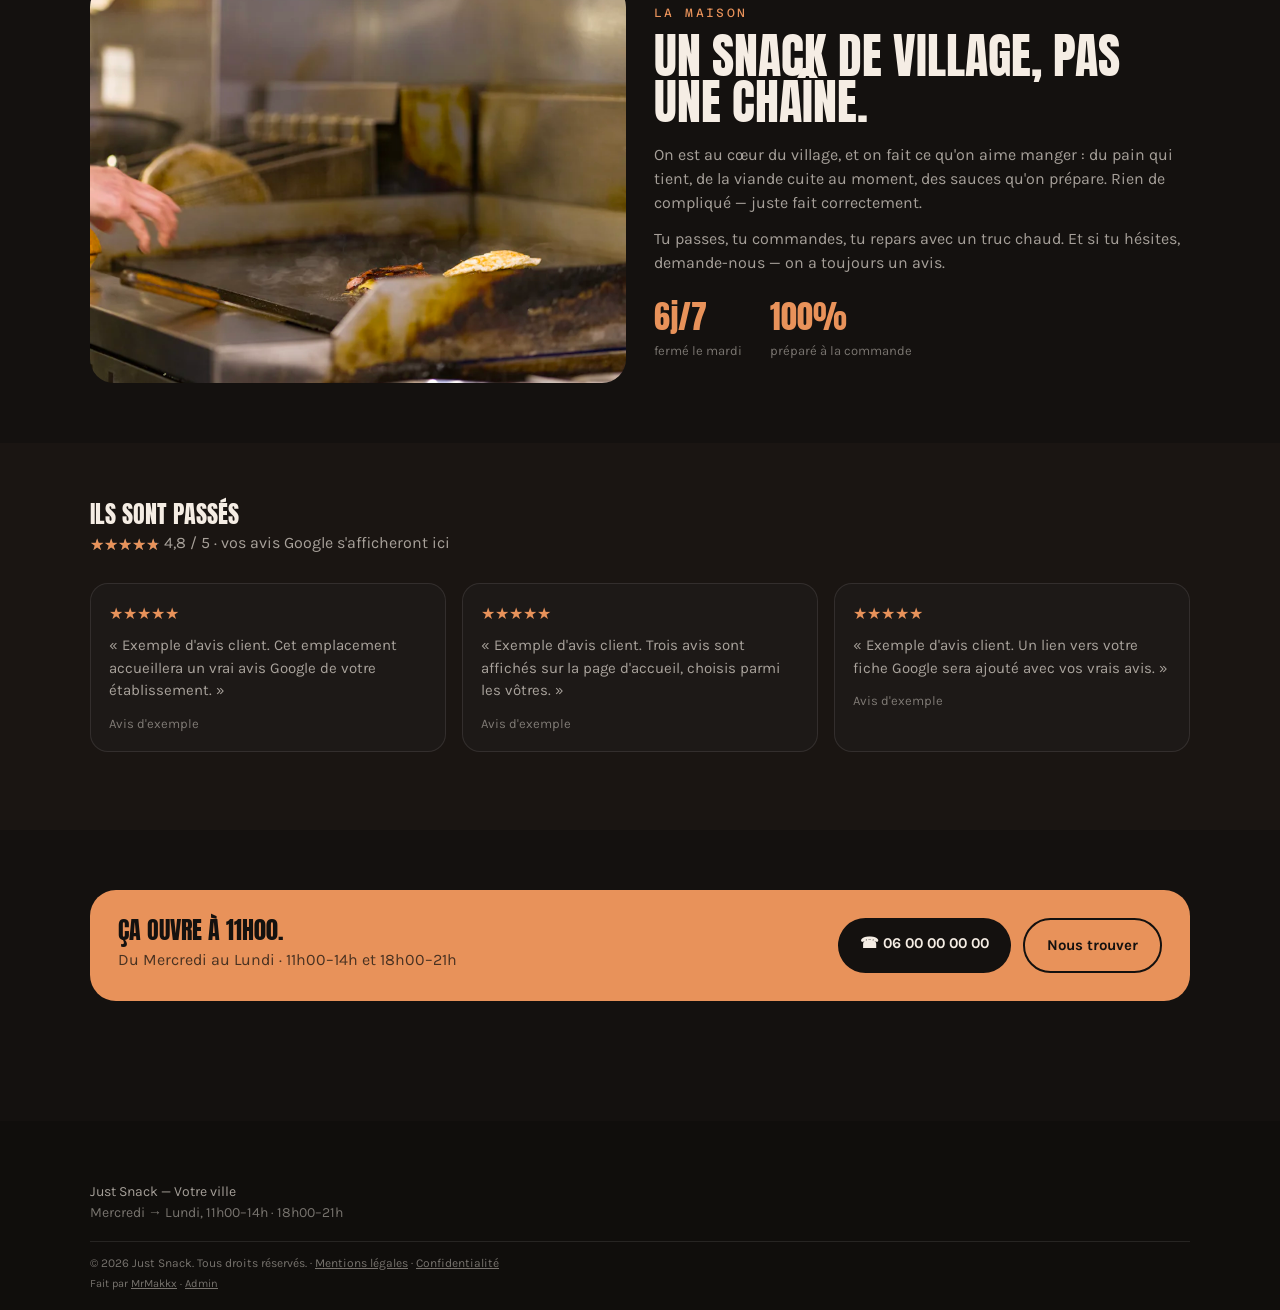
==== commit 7a335300: "feat: illustre toute la page d'accueil et allege les images Remplace les deux photos des cartes "Bur" ====
--- a/index.html
+++ b/index.html
@@ -17,11 +17,11 @@
   <meta property="og:url" content="https://just-snack.vercel.app/">
   <meta property="og:title" content="Just Snack — Snack de quartier">
   <meta property="og:description" content="Burgers, kebabs, tacos et sandwichs faits à la commande. Carte, horaires et appel direct.">
-  <meta property="og:image" content="https://just-snack.vercel.app/img/specialite-burger.jpg">
+  <meta property="og:image" content="https://just-snack.vercel.app/img/og-cover.jpg">
   <meta name="twitter:card" content="summary_large_image">
   <meta name="twitter:title" content="Just Snack — Snack de quartier">
   <meta name="twitter:description" content="Burgers, kebabs, tacos et sandwichs faits à la commande. Carte, horaires et appel direct.">
-  <meta name="twitter:image" content="https://just-snack.vercel.app/img/specialite-burger.jpg">
+  <meta name="twitter:image" content="https://just-snack.vercel.app/img/og-cover.jpg">
 
   <link rel="preconnect" href="https://fonts.googleapis.com">
   <link href="https://fonts.googleapis.com/css2?family=Anton&family=Karla:wght@400;600;700&family=Azeret+Mono:wght@400;500&display=swap" rel="stylesheet">
@@ -51,7 +51,8 @@
 
   <main>
     <section class="hero">
-      <img src="img/hero-burger.jpg" alt="Cheeseburger maison préparé à la commande" class="hero__photo" loading="lazy" width="120" height="80">
+      <!-- image la plus haute de la page : chargee en priorite, pas en lazy -->
+      <img src="img/hero-burger.webp" alt="Cheeseburger maison préparé à la commande" class="hero__photo" fetchpriority="high" width="120" height="80">
       <div class="hero__inner">
         <span class="badge">Snack · Votre ville</span>
         <h1 class="hero__title">
@@ -90,19 +91,19 @@
         <p class="section__subtitle">Tout est préparé à la commande, jamais à l'avance.</p>
         <div class="specialties__grid">
           <a href="menu.html?cat=Burgers" class="specialty-card">
-            <img src="img/specialite-burger.jpg" alt="Burger maison avec frites fraîches" class="specialty-card__photo" loading="lazy" width="400" height="300">
+            <img src="img/specialite-burger.webp" alt="Burger maison avec frites fraîches" class="specialty-card__photo" loading="lazy" width="400" height="300">
             <h3>Burgers maison</h3>
             <p>Pain qui tient, steak saisi minute, cheddar fondu comme il faut.</p>
             <span class="specialty-card__link">Voir la carte →</span>
           </a>
           <a href="menu.html?cat=Kebabs%20%2F%20Tacos" class="specialty-card">
-            <img src="img/specialite-tacos.jpg" alt="Tacos généreux avec frites" class="specialty-card__photo" loading="lazy" width="400" height="300">
+            <img src="img/specialite-kebab.webp" alt="Kebab généreux garni de viande et de crudités" class="specialty-card__photo" loading="lazy" width="400" height="300">
             <h3>Kebabs &amp; tacos</h3>
             <p>Généreux, sauces maison, frites dedans si tu veux.</p>
             <span class="specialty-card__link">Voir la carte →</span>
           </a>
           <a href="menu.html" class="specialty-card">
-            <div class="specialty-card__photo photo-placeholder">PHOTO — PANINI</div>
+            <img src="img/specialite-reste.webp" alt="Panini garni de charcuterie, fromage et crudités" class="specialty-card__photo" loading="lazy" width="400" height="300">
             <h3>Et le reste</h3>
             <p>Paninis, nuggets, boissons fraîches et tiramisu maison.</p>
             <span class="specialty-card__link">Voir la carte →</span>
@@ -113,7 +114,7 @@
 
     <section class="section about">
       <div class="section__inner about__grid">
-        <div class="about__photo photo-placeholder">PHOTO — L'ÉQUIPE</div>
+        <img src="img/cuisine.webp" alt="Plancha en service dans la cuisine du snack" class="about__photo" loading="lazy" width="400" height="400">
         <div class="about__content">
           <span class="label">La maison</span>
           <h2>Un snack de village, pas une chaîne.</h2>
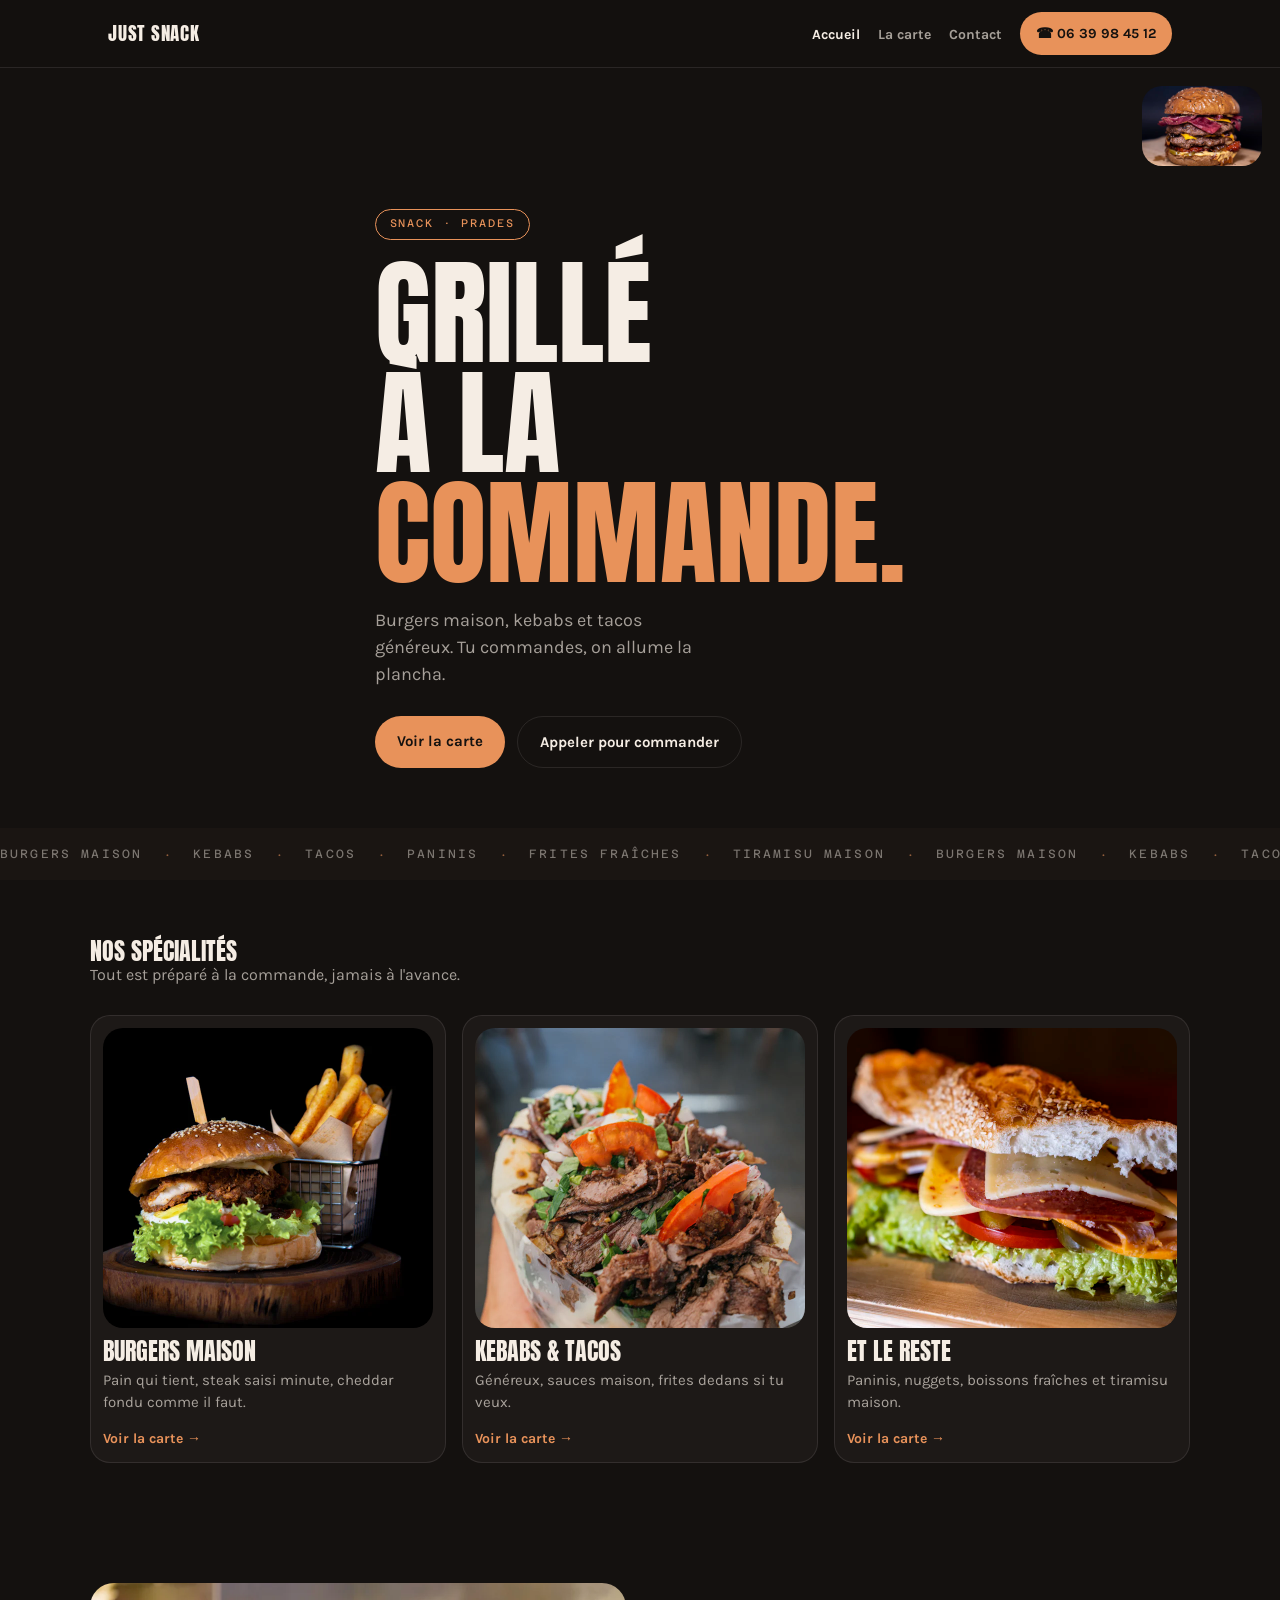
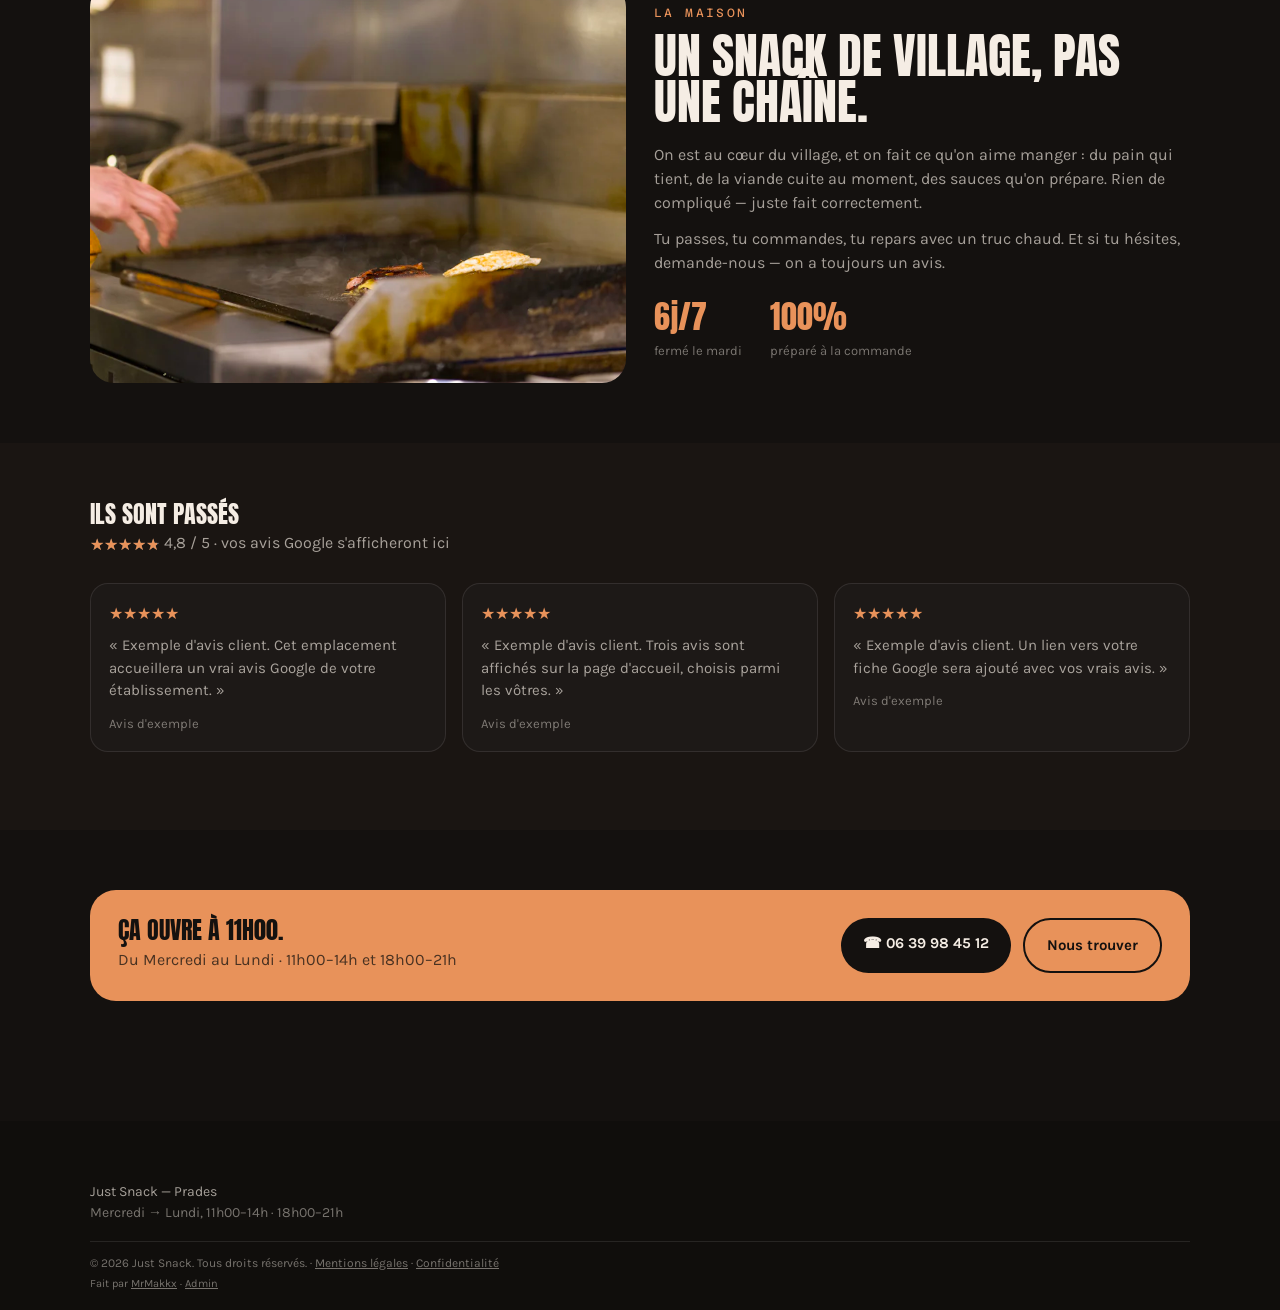
==== commit 880101b6: "feat: ancre la demo a Prades (66500) avec un numero de fiction La demo affichait "Votre ville", "12 " ====
--- a/index.html
+++ b/index.html
@@ -3,8 +3,8 @@
 <head>
   <meta charset="UTF-8">
   <meta name="viewport" content="width=device-width, initial-scale=1.0">
-  <title>Just Snack — Snack de quartier | Burgers, kebabs, tacos</title>
-  <meta name="description" content="Just Snack : burgers, kebabs, tacos et sandwichs faits à la commande. Carte, horaires et appel direct. Site de démonstration.">
+  <title>Just Snack — Snack à Prades (66) | Burgers, kebabs, tacos</title>
+  <meta name="description" content="Just Snack, snack à Prades : burgers, kebabs, tacos et sandwichs faits à la commande. Carte, horaires et appel direct. Site de démonstration.">
   <link rel="canonical" href="https://just-snack.vercel.app/">
   <meta name="theme-color" content="#14110F">
   <link rel="icon" href="/favicon.ico" sizes="32x32">
@@ -15,11 +15,11 @@
   <meta property="og:site_name" content="Just Snack">
   <meta property="og:locale" content="fr_FR">
   <meta property="og:url" content="https://just-snack.vercel.app/">
-  <meta property="og:title" content="Just Snack — Snack de quartier">
+  <meta property="og:title" content="Just Snack — Snack à Prades">
   <meta property="og:description" content="Burgers, kebabs, tacos et sandwichs faits à la commande. Carte, horaires et appel direct.">
   <meta property="og:image" content="https://just-snack.vercel.app/img/og-cover.jpg">
   <meta name="twitter:card" content="summary_large_image">
-  <meta name="twitter:title" content="Just Snack — Snack de quartier">
+  <meta name="twitter:title" content="Just Snack — Snack à Prades">
   <meta name="twitter:description" content="Burgers, kebabs, tacos et sandwichs faits à la commande. Carte, horaires et appel direct.">
   <meta name="twitter:image" content="https://just-snack.vercel.app/img/og-cover.jpg">
 
@@ -45,7 +45,7 @@
           <li><a href="contact.html" class="nav__link">Contact</a></li>
         </ul>
       </nav>
-      <a href="tel:+33600000000" class="btn-call">☎ 06 00 00 00 00</a>
+      <a href="tel:+33639984512" class="btn-call">☎ 06 39 98 45 12</a>
     </div>
   </header>
 
@@ -54,7 +54,7 @@
       <!-- image la plus haute de la page : chargee en priorite, pas en lazy -->
       <img src="img/hero-burger.webp" alt="Cheeseburger maison préparé à la commande" class="hero__photo" fetchpriority="high" width="120" height="80">
       <div class="hero__inner">
-        <span class="badge">Snack · Votre ville</span>
+        <span class="badge">Snack · Prades</span>
         <h1 class="hero__title">
           <span class="hero__line">Grillé</span>
           <span class="hero__line">à la</span>
@@ -63,7 +63,7 @@
         <p class="hero__subtitle">Burgers maison, kebabs et tacos généreux. Tu commandes, on allume la plancha.</p>
         <div class="hero__cta">
           <a href="menu.html" class="btn btn--primary">Voir la carte</a>
-          <a href="tel:+33600000000" class="btn btn--outline">Appeler pour commander</a>
+          <a href="tel:+33639984512" class="btn btn--outline">Appeler pour commander</a>
         </div>
       </div>
     </section>
@@ -173,7 +173,7 @@
           <p>Du Mercredi au Lundi · 11h00–14h et 18h00–21h</p>
         </div>
         <div class="hours-cta__actions">
-          <a href="tel:+33600000000" class="btn btn--dark">☎ 06 00 00 00 00</a>
+          <a href="tel:+33639984512" class="btn btn--dark">☎ 06 39 98 45 12</a>
           <a href="contact.html" class="btn btn--outline-dark">Nous trouver</a>
         </div>
       </div>
@@ -184,7 +184,7 @@
     <div class="site-footer__inner">
       <div class="site-footer__brand">
         <div>
-          <p>Just Snack — Votre ville</p>
+          <p>Just Snack — Prades</p>
           <p class="site-footer__hours">Mercredi → Lundi, 11h00–14h · 18h00–21h</p>
         </div>
       </div>
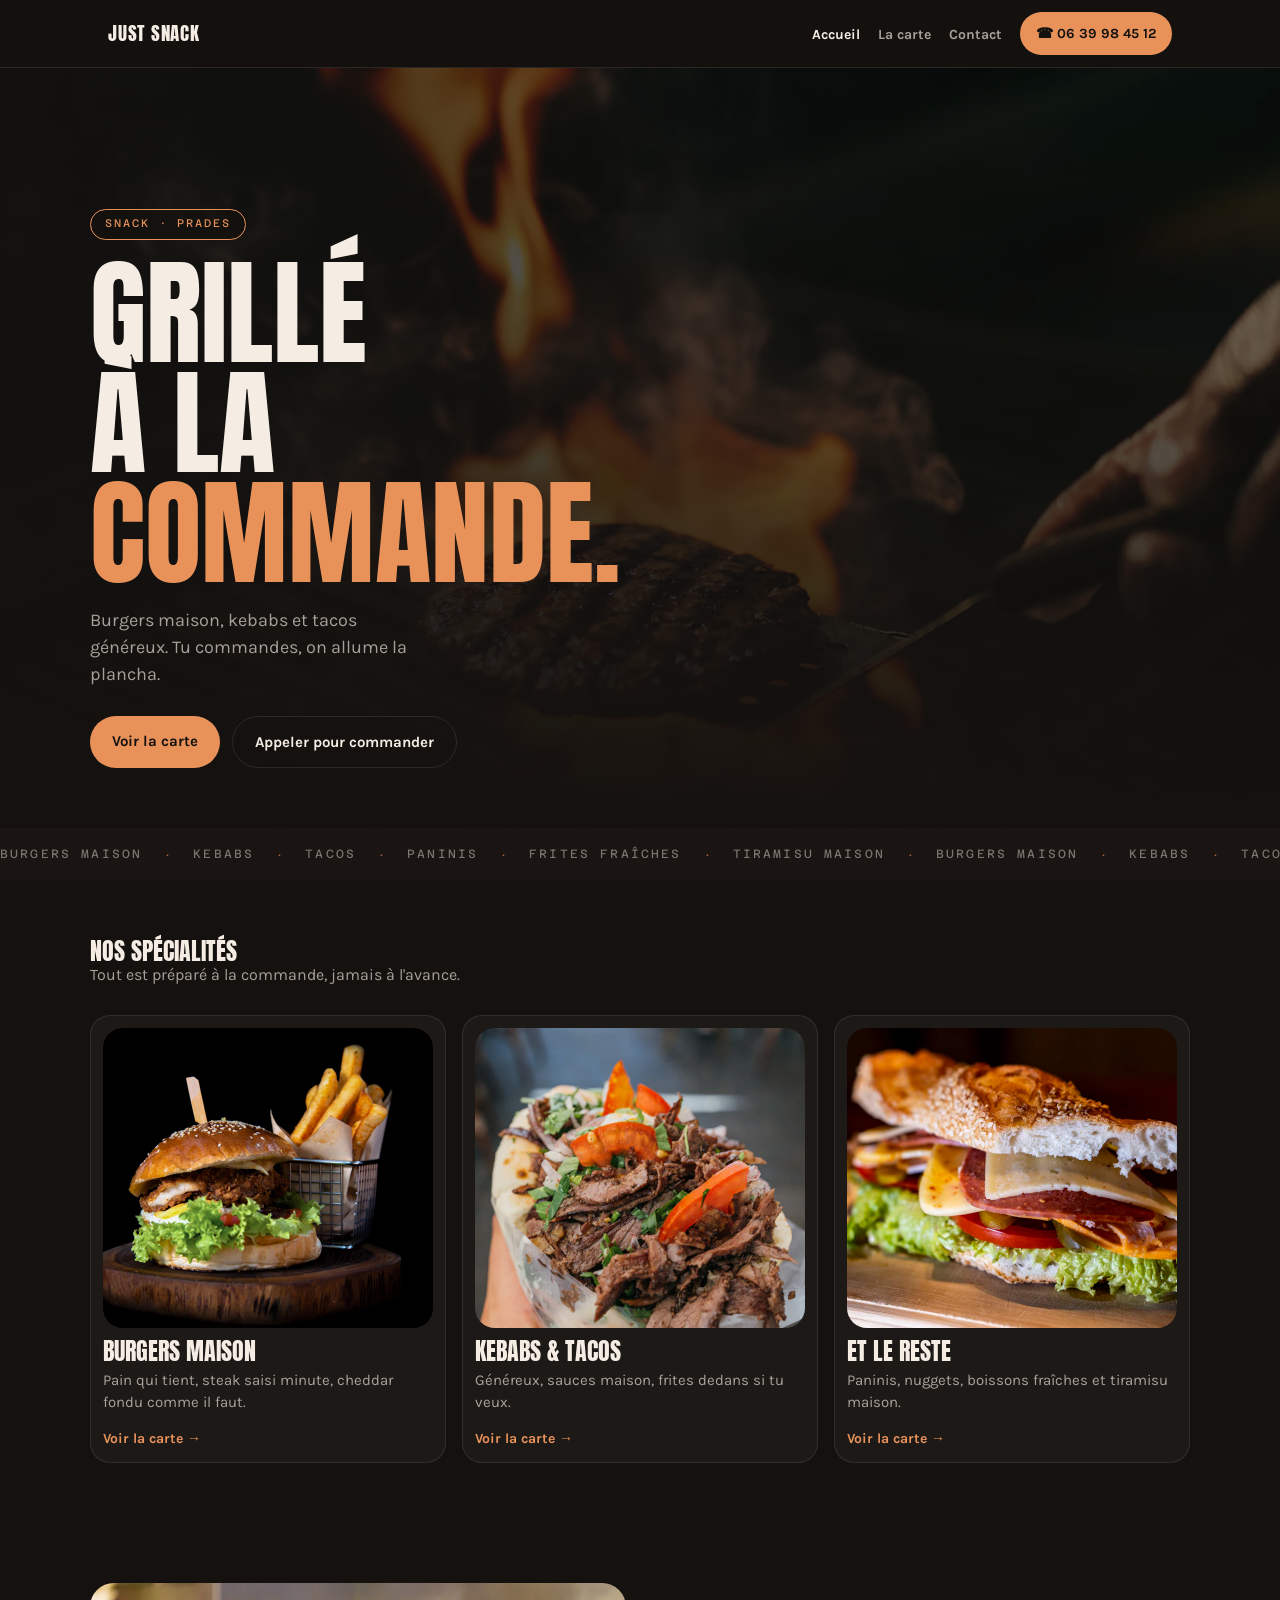
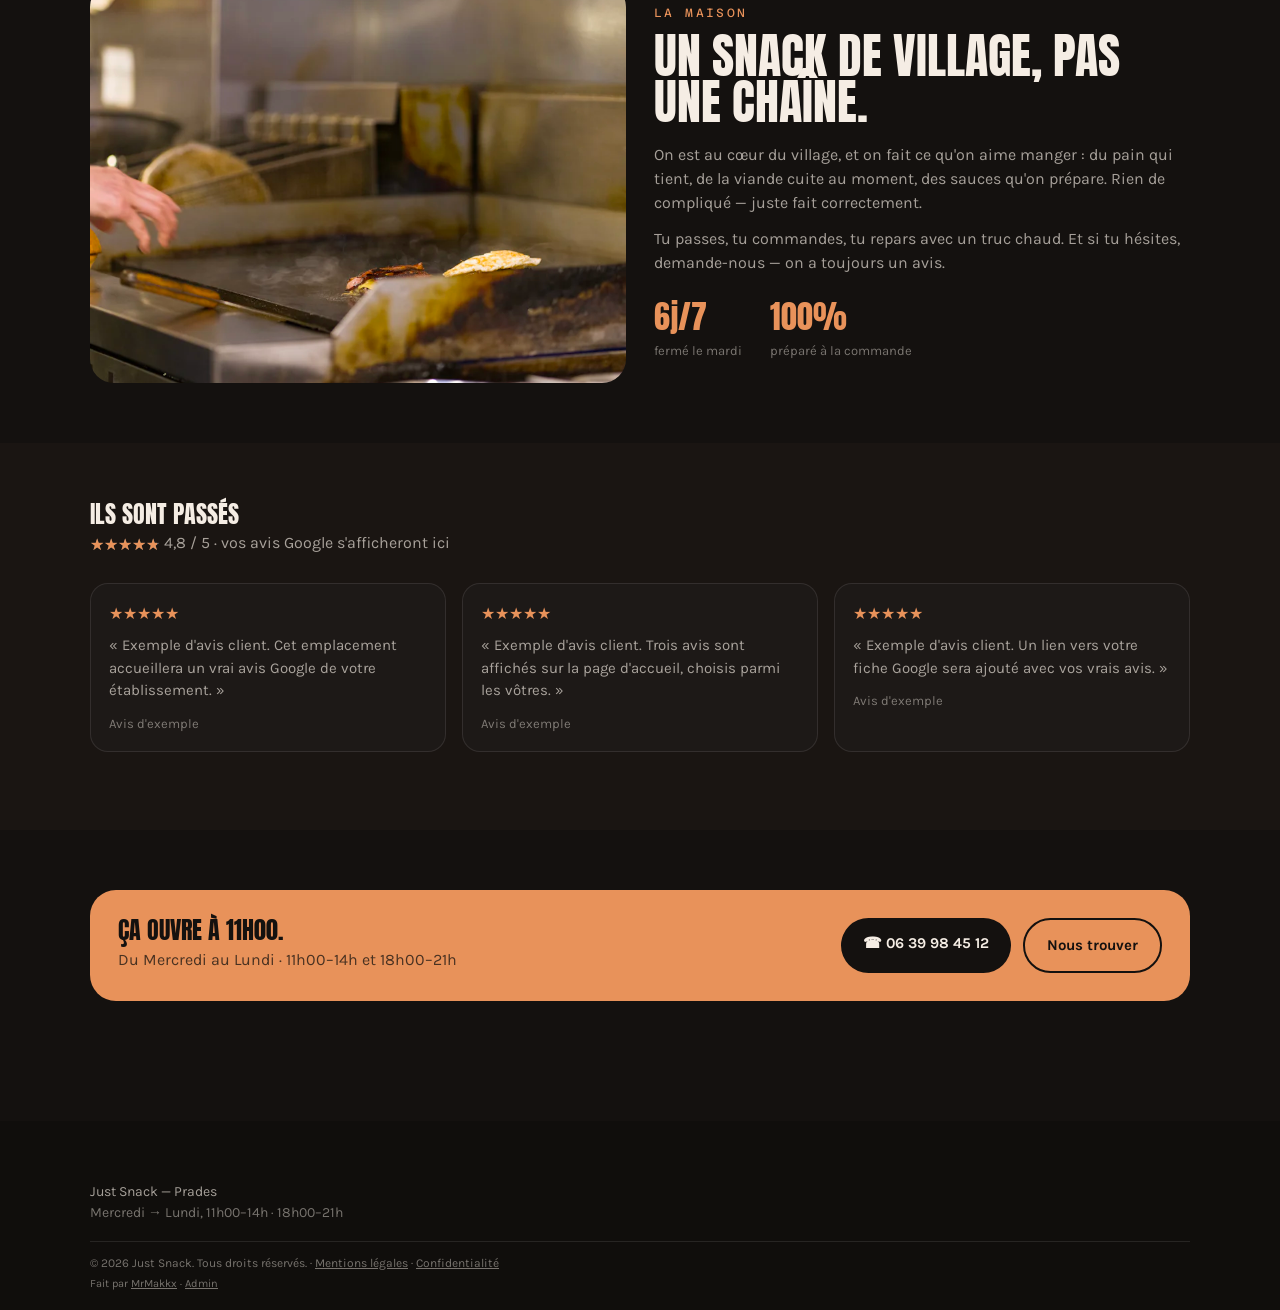
==== commit 03552cec: "feat: photo de fond dans le hero a la place de la vignette La vignette de 120x80 en haut a droite et" ====
--- a/index.html
+++ b/index.html
@@ -52,7 +52,7 @@
   <main>
     <section class="hero">
       <!-- image la plus haute de la page : chargee en priorite, pas en lazy -->
-      <img src="img/hero-burger.webp" alt="Cheeseburger maison préparé à la commande" class="hero__photo" fetchpriority="high" width="120" height="80">
+      <img src="img/hero-grill.webp" alt="Steak haché saisi sur le gril" class="hero__bg" fetchpriority="high" width="1600" height="1000">
       <div class="hero__inner">
         <span class="badge">Snack · Prades</span>
         <h1 class="hero__title">
--- a/css/style.css
+++ b/css/style.css
@@ -108,6 +108,9 @@
 .badge {
   display: inline-block;
   border: 1px solid var(--color-accent);
+  /* fond opaque : le badge se pose sur la photo du hero, ou l'orange seul
+     tombe a 2,35:1 quand une flamme passe derriere. */
+  background-color: rgba(20,17,15,.72);
   color: var(--color-accent);
   border-radius: var(--radius-pill);
   padding: 6px 14px;
@@ -348,32 +351,66 @@
   .nav__list--open {
     display: flex;
   }
+
+  /* Le voile horizontal ne sert que sur grand ecran, ou le texte n'occupe que
+     la gauche. Sur mobile il se cumule au vertical et efface la photo : on ne
+     garde que le vertical, renforce sous le texte. */
+  .hero::after {
+    background-image:
+      linear-gradient(180deg, rgba(20,17,15,.22) 0%, rgba(20,17,15,.55) 35%, rgba(20,17,15,.85) 62%, rgba(20,17,15,.96) 88%, var(--color-bg) 100%);
+  }
+
+  /* ecran etroit : le cadrage cover ne garde qu'une bande verticale.
+     A 60% elle tombait entre le steak et la main, dans le noir : on recadre
+     sur les flammes, seul element reconnaissable a cette largeur. */
+  .hero__bg {
+    object-position: 45% center;
+  }
 }
 
 /* ---------- Hero ---------- */
 .hero {
   position: relative;
+  overflow: hidden;
   min-height: min(86vh, 760px);
   display: flex;
   align-items: flex-end;
-  background-image: linear-gradient(180deg, rgba(20,17,15,.35), rgba(20,17,15,.55) 45%, var(--color-bg));
-}
-
-.hero__photo {
+  background-color: var(--color-bg);
+}
+
+.hero__bg {
   position: absolute;
-  top: var(--spacing-md);
-  right: var(--container-pad);
-  width: 120px;
-  height: 80px;
-  border-radius: var(--radius-card);
-  font-size: 9px;
+  inset: 0;
+  width: 100%;
+  height: 100%;
   object-fit: cover;
+  /* decale le sujet vers la droite : le texte occupe la moitie gauche */
+  object-position: 72% center;
+  z-index: 0;
+}
+
+/* Voile de lisibilite. Deux degrades : le vertical fond le bas dans la page,
+   l'horizontal assombrit la gauche ou se pose le titre tout en laissant la
+   photo visible a droite. Sans lui, du texte creme sur une photo est illisible. */
+.hero::after {
+  content: '';
+  position: absolute;
+  inset: 0;
+  z-index: 1;
+  background-image:
+    linear-gradient(180deg, rgba(20,17,15,.30) 0%, rgba(20,17,15,.55) 45%, rgba(20,17,15,.92) 84%, var(--color-bg) 100%),
+    linear-gradient(90deg, rgba(20,17,15,.80) 0%, rgba(20,17,15,.45) 45%, rgba(20,17,15,0) 85%);
 }
 
 .hero__inner {
   position: relative;
-  z-index: 1;
-  max-width: var(--container-max);
+  z-index: 2;
+  /* item flex : sans width, il se dimensionne sur son contenu et le titre
+     ne s'aligne pas sur la colonne des autres sections. La largeur inclut
+     le padding, la ou .section le porte a l'exterieur de .section__inner :
+     d'ou le +2 x container-pad, sans quoi le titre est decale de 18px. */
+  width: 100%;
+  max-width: calc(var(--container-max) + 2 * var(--container-pad));
   margin: 0 auto;
   padding: var(--spacing-xl) var(--container-pad);
   animation: wsUp .7s ease;
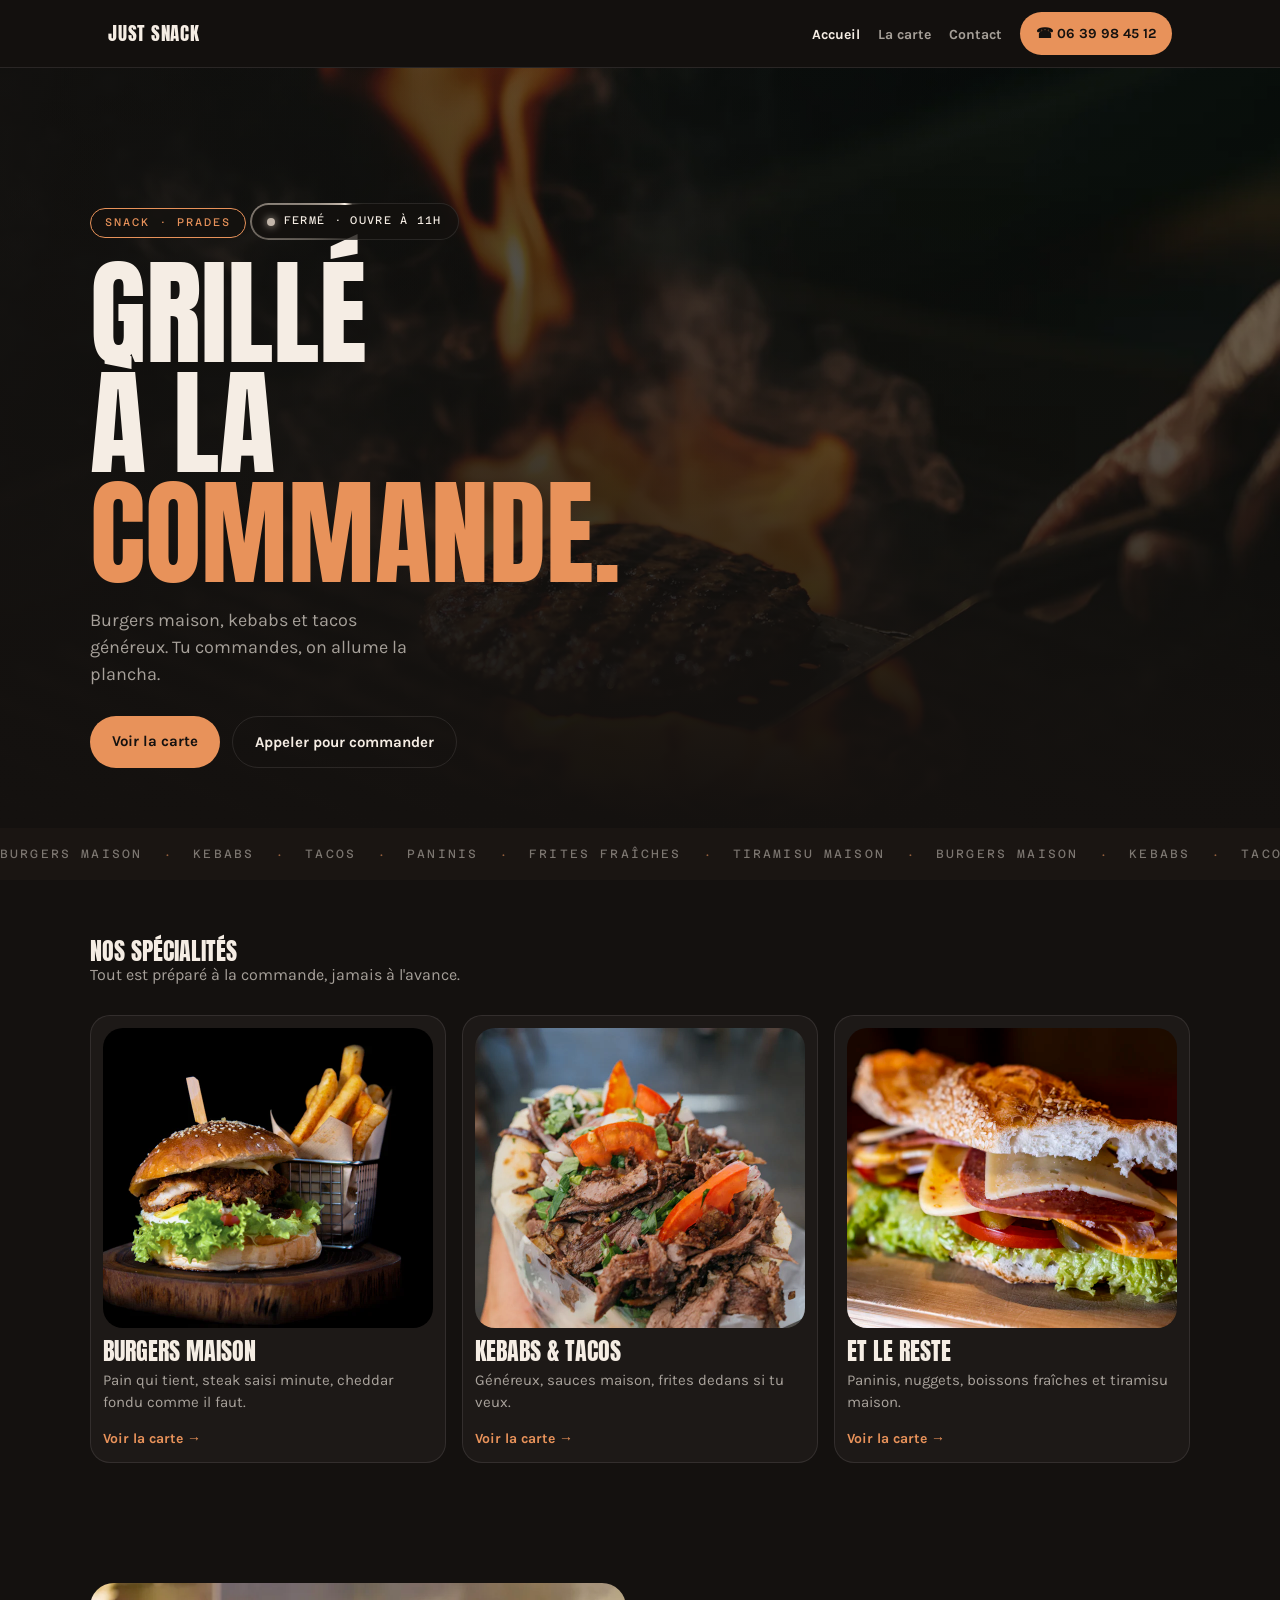
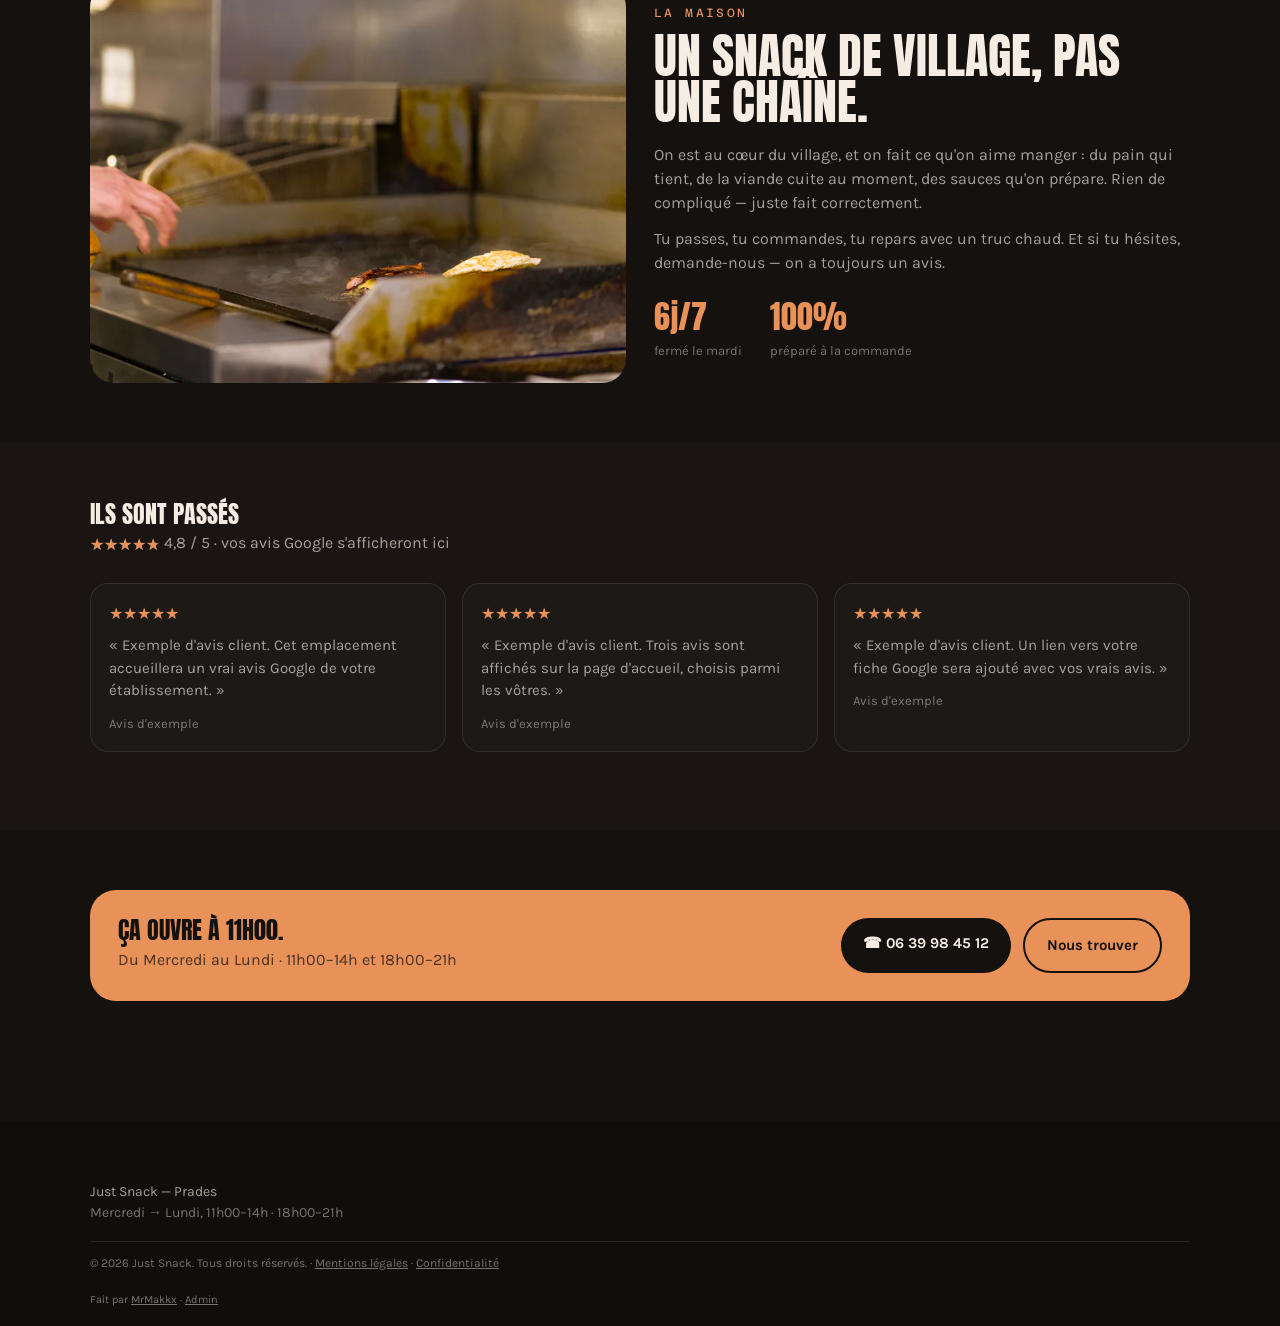
==== commit 9ce87581: "feat: badge d'ouverture en direct, avec une ligne lumineuse animee Un badge indique si le snack est " ====
--- a/index.html
+++ b/index.html
@@ -26,6 +26,41 @@
   <link rel="preconnect" href="https://fonts.googleapis.com">
   <link href="https://fonts.googleapis.com/css2?family=Anton&family=Karla:wght@400;600;700&family=Azeret+Mono:wght@400;500&display=swap" rel="stylesheet">
   <link rel="stylesheet" href="css/style.css">
+
+  <!-- Source unique des horaires : lue par js/statut.js pour le badge, et par
+       Google pour afficher l'etablissement et ses horaires dans ses resultats. -->
+  <script type="application/ld+json">
+  {
+    "@context": "https://schema.org",
+    "@type": "FastFoodRestaurant",
+    "name": "Just Snack",
+    "url": "https://just-snack.vercel.app/",
+    "image": "https://just-snack.vercel.app/img/og-cover.jpg",
+    "telephone": "+33639984512",
+    "priceRange": "€",
+    "servesCuisine": ["Burgers", "Kebab", "Tacos", "Sandwichs"],
+    "address": {
+      "@type": "PostalAddress",
+      "addressLocality": "Prades",
+      "postalCode": "66500",
+      "addressCountry": "FR"
+    },
+    "openingHoursSpecification": [
+      {
+        "@type": "OpeningHoursSpecification",
+        "dayOfWeek": ["Monday", "Wednesday", "Thursday", "Friday", "Saturday", "Sunday"],
+        "opens": "11:00",
+        "closes": "14:00"
+      },
+      {
+        "@type": "OpeningHoursSpecification",
+        "dayOfWeek": ["Monday", "Wednesday", "Thursday", "Friday", "Saturday", "Sunday"],
+        "opens": "18:00",
+        "closes": "21:00"
+      }
+    ]
+  }
+  </script>
 </head>
 <body>
   <header class="site-header">
@@ -55,6 +90,10 @@
       <img src="img/hero-grill.webp" alt="Steak haché saisi sur le gril" class="hero__bg" fetchpriority="high" width="1600" height="1000">
       <div class="hero__inner">
         <span class="badge">Snack · Prades</span>
+        <div class="status hero__statut" data-statut role="status" hidden>
+          <span class="status__dot" aria-hidden="true"></span>
+          <span class="status__text"></span>
+        </div>
         <h1 class="hero__title">
           <span class="hero__line">Grillé</span>
           <span class="hero__line">à la</span>
@@ -194,5 +233,6 @@
   </footer>
 
   <script src="js/nav.js" defer></script>
+  <script src="js/statut.js" defer></script>
 </body>
 </html>
--- a/css/style.css
+++ b/css/style.css
@@ -102,6 +102,102 @@
   letter-spacing: .2em;
   text-transform: uppercase;
   color: var(--color-accent);
+  margin-bottom: var(--spacing-sm);
+}
+
+/* ---------- Badge d'ouverture en direct ---------- */
+
+/* Un angle ne s'anime que s'il est declare comme tel. Sans @property, le
+   navigateur ignore l'animation et laisse la ligne fixe : degrade, pas casse. */
+@property --statut-angle {
+  syntax: '<angle>';
+  initial-value: 0deg;
+  inherits: false;
+}
+
+.status {
+  position: relative;
+  display: inline-flex;
+  align-items: center;
+  gap: 9px;
+  padding: 9px 16px;
+  border-radius: var(--radius-pill);
+  background-color: rgba(20,17,15,.78);
+  border: 1px solid var(--color-border);
+  font-family: var(--font-mono);
+  font-size: 11px;
+  letter-spacing: .12em;
+  text-transform: uppercase;
+  color: var(--color-text);
+  white-space: nowrap;
+}
+
+.status__dot {
+  flex: 0 0 auto;
+  width: 8px;
+  height: 8px;
+  border-radius: 50%;
+  background-color: var(--statut-teinte, #8A837D);
+  box-shadow: 0 0 9px var(--statut-teinte, transparent);
+}
+
+.status--ouvert {
+  --statut-teinte: #4ADE80;
+  --statut-rvb: 74 222 128;
+  --statut-pic: #E8FFF0;
+}
+
+/* La ligne tourne aussi quand c'est ferme : elle dit "information en direct",
+   pas "ouvert". Sans cela l'effet serait invisible entre 14h et 18h, soit
+   precisement le creneau ou la demo se fait. */
+.status--ferme {
+  --statut-teinte: #C2B6AA;
+  --statut-rvb: 194 182 170;
+  --statut-pic: #FFF6EC;
+}
+
+/* La ligne qui fait le tour. Le trait est le bord d'un degrade conique en
+   rotation : la partie visible balaie le contour, avec un pic presque blanc
+   qui fait le point lumineux. Le masque ne garde que l'epaisseur du bord. */
+.status--ouvert::before,
+.status--ferme::before {
+  content: '';
+  position: absolute;
+  inset: -1px;
+  border-radius: inherit;
+  padding: 2px;
+  pointer-events: none;
+  background-image: conic-gradient(
+    from var(--statut-angle),
+    transparent 0 52%,
+    rgb(var(--statut-rvb) / .18) 66%,
+    rgb(var(--statut-rvb) / .6) 80%,
+    rgb(var(--statut-rvb) / 1) 89%,
+    var(--statut-pic) 92%,
+    rgb(var(--statut-rvb) / .8) 94.5%,
+    transparent 98%
+  );
+  -webkit-mask:
+    linear-gradient(#000 0 0) content-box,
+    linear-gradient(#000 0 0);
+  -webkit-mask-composite: xor;
+  mask:
+    linear-gradient(#000 0 0) content-box,
+    linear-gradient(#000 0 0);
+  mask-composite: exclude;
+  filter: drop-shadow(0 0 6px rgb(var(--statut-rvb) / .7));
+  animation: statutTour 3.4s linear infinite;
+}
+
+@keyframes statutTour {
+  to { --statut-angle: 360deg; }
+}
+
+.hero__statut {
+  margin-bottom: var(--spacing-md);
+}
+
+.contact__statut {
   margin-bottom: var(--spacing-sm);
 }
 
@@ -245,6 +341,11 @@
   .marquee__track {
     animation: none;
   }
+  /* la ligne se fige sur un arc lisible plutot que de tourner */
+  .status--ouvert::before,
+  .status--ferme::before {
+    animation: none;
+  }
 }
 
 /* ---------- Header ---------- */
@@ -309,11 +410,15 @@
 .nav__toggle {
   display: none;
   flex-direction: column;
+  align-items: center;
+  justify-content: center;
   gap: 5px;
   background: none;
   border: none;
   cursor: pointer;
-  padding: 8px;
+  /* cible tactile de 44x44 : les trois barres ne font que 22x16, le reste
+     est du rembourrage. C'est la commande la plus utilisee sur mobile. */
+  padding: 14px 11px;
 }
 
 .nav__toggle-bar {
@@ -331,8 +436,35 @@
 
   .site-header .btn-call {
     order: 3;
-    padding: 9px 12px;
+    /* 12px vertical : le bouton passe de 38 a 44px de haut. Horizontal reduit
+       a 9px pour compenser les 6px pris par le bouton menu elargi, sans quoi
+       le logo se casse sur deux lignes des 360px de large. */
+    padding: 12px 9px;
     font-size: 13px;
+  }
+
+  /* Le menu deplie est la navigation principale sur mobile : ses liens ne
+     faisaient que 17px de haut, soit une seule ligne de texte a viser. */
+  .nav__link {
+    display: block;
+    padding: 14px 0;
+  }
+
+  /* Defaut anterieur a l'elargissement des cibles : des 360px de large,
+     "Just Snack" se cassait en deux lignes et l'en-tete faisait 81px de haut.
+     Gap resserre et titre legerement reduit pour le garder sur une ligne. */
+  .site-header__inner {
+    gap: 10px;
+  }
+
+  .logo__text {
+    font-size: 17px;
+    white-space: nowrap;
+  }
+
+  /* le logo est aussi le lien de retour a l'accueil : 26px de haut sans cela */
+  .logo {
+    padding: 9px 0;
   }
 
   .nav__list {
@@ -344,7 +476,8 @@
     background-color: var(--color-surface);
     border-bottom: 1px solid var(--color-border);
     padding: var(--spacing-md) var(--container-pad);
-    gap: var(--spacing-sm);
+    /* les liens portent desormais leur propre rembourrage de 14px */
+    gap: 2px;
     display: none;
   }
 
@@ -664,23 +797,57 @@
   margin-bottom: 6px;
 }
 
-.filter-bar {
+/* Le conteneur porte le fond et le collage ; la barre interieure defile.
+   Sans cette separation, le degrade de bord laisserait voir les plats
+   defiler derriere la barre collee. */
+.filter-scroll {
   position: sticky;
   top: 67px;
   z-index: 30;
+  margin-bottom: var(--spacing-md);
+  background-color: var(--color-bg);
+}
+
+/* Sur 7 categories, 3 restent hors ecran sur un telephone et rien ne
+   l'annonce : ce degrade signale qu'il reste des filtres a droite. Il
+   s'efface des qu'on atteint le bout (classe posee par menu-page.js). */
+.filter-scroll::after {
+  content: '';
+  position: absolute;
+  top: 0;
+  right: 0;
+  bottom: 0;
+  width: 46px;
+  pointer-events: none;
+  opacity: 0;
+  transition: opacity .2s ease;
+  background-image: linear-gradient(90deg, rgba(20,17,15,0), var(--color-bg));
+}
+
+.filter-scroll--suite::after {
+  opacity: 1;
+}
+
+.filter-bar {
   display: flex;
   gap: 8px;
   overflow-x: auto;
   padding: var(--spacing-sm) 0;
-  margin-bottom: var(--spacing-md);
-  background-color: var(--color-bg);
+  /* la barre de defilement systeme trancherait sur le fond sombre */
+  scrollbar-width: none;
+  -ms-overflow-style: none;
+}
+
+.filter-bar::-webkit-scrollbar {
+  display: none;
 }
 
 .chip {
   flex: 0 0 auto;
   border: 1px solid rgba(245,237,228,.2);
   border-radius: var(--radius-pill);
-  padding: 8px 16px;
+  /* 11px au lieu de 8 : la puce passe de 39 a 45px de haut */
+  padding: 11px 16px;
   font-size: 14px;
   font-weight: 600;
   color: var(--color-text);
@@ -1026,9 +1193,32 @@
 
 .site-footer__credit {
   max-width: var(--container-max);
-  margin: 4px auto 0;
+  /* 20px au lieu de 4 : sans cet ecart, les zones tactiles etendues des deux
+     lignes de liens se recouvriraient et la ligne du bas masquerait l'autre. */
+  margin: 20px auto 0;
   font-size: 11px;
   color: var(--color-text-tertiary);
+}
+
+/* Ces liens ne font que 13 a 14px de haut, dont "Admin", que l'exploitant
+   utilise depuis son telephone. La zone cliquable est etendue a 36px par un
+   pseudo-element, ce qui ne deplace pas le texte. 36 et non 44 : au-dela, les
+   deux lignes du pied de page se chevaucheraient. */
+.site-footer__legal a,
+.site-footer__credit a {
+  position: relative;
+  display: inline-block;
+}
+
+.site-footer__legal a::after,
+.site-footer__credit a::after {
+  content: '';
+  position: absolute;
+  left: -4px;
+  right: -4px;
+  top: 50%;
+  height: 36px;
+  transform: translateY(-50%);
 }
 
 .site-footer__credit a {
